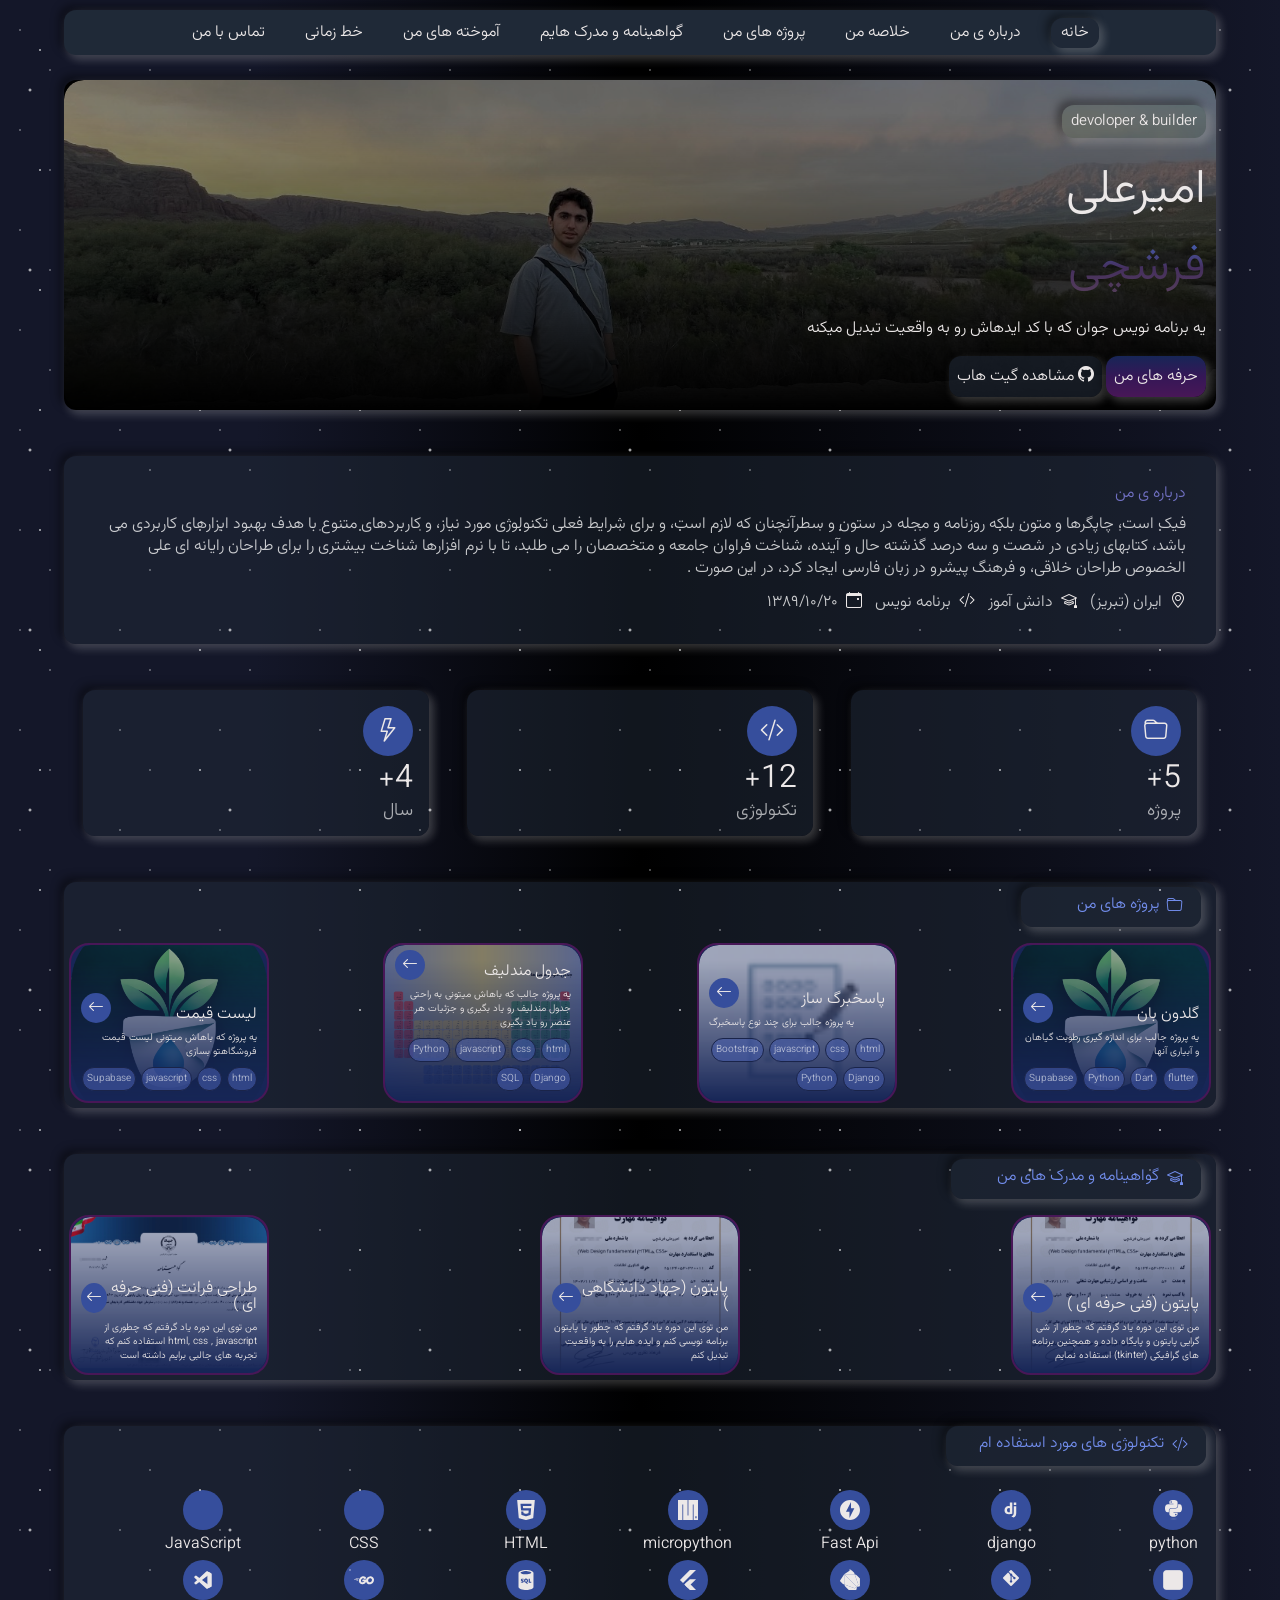
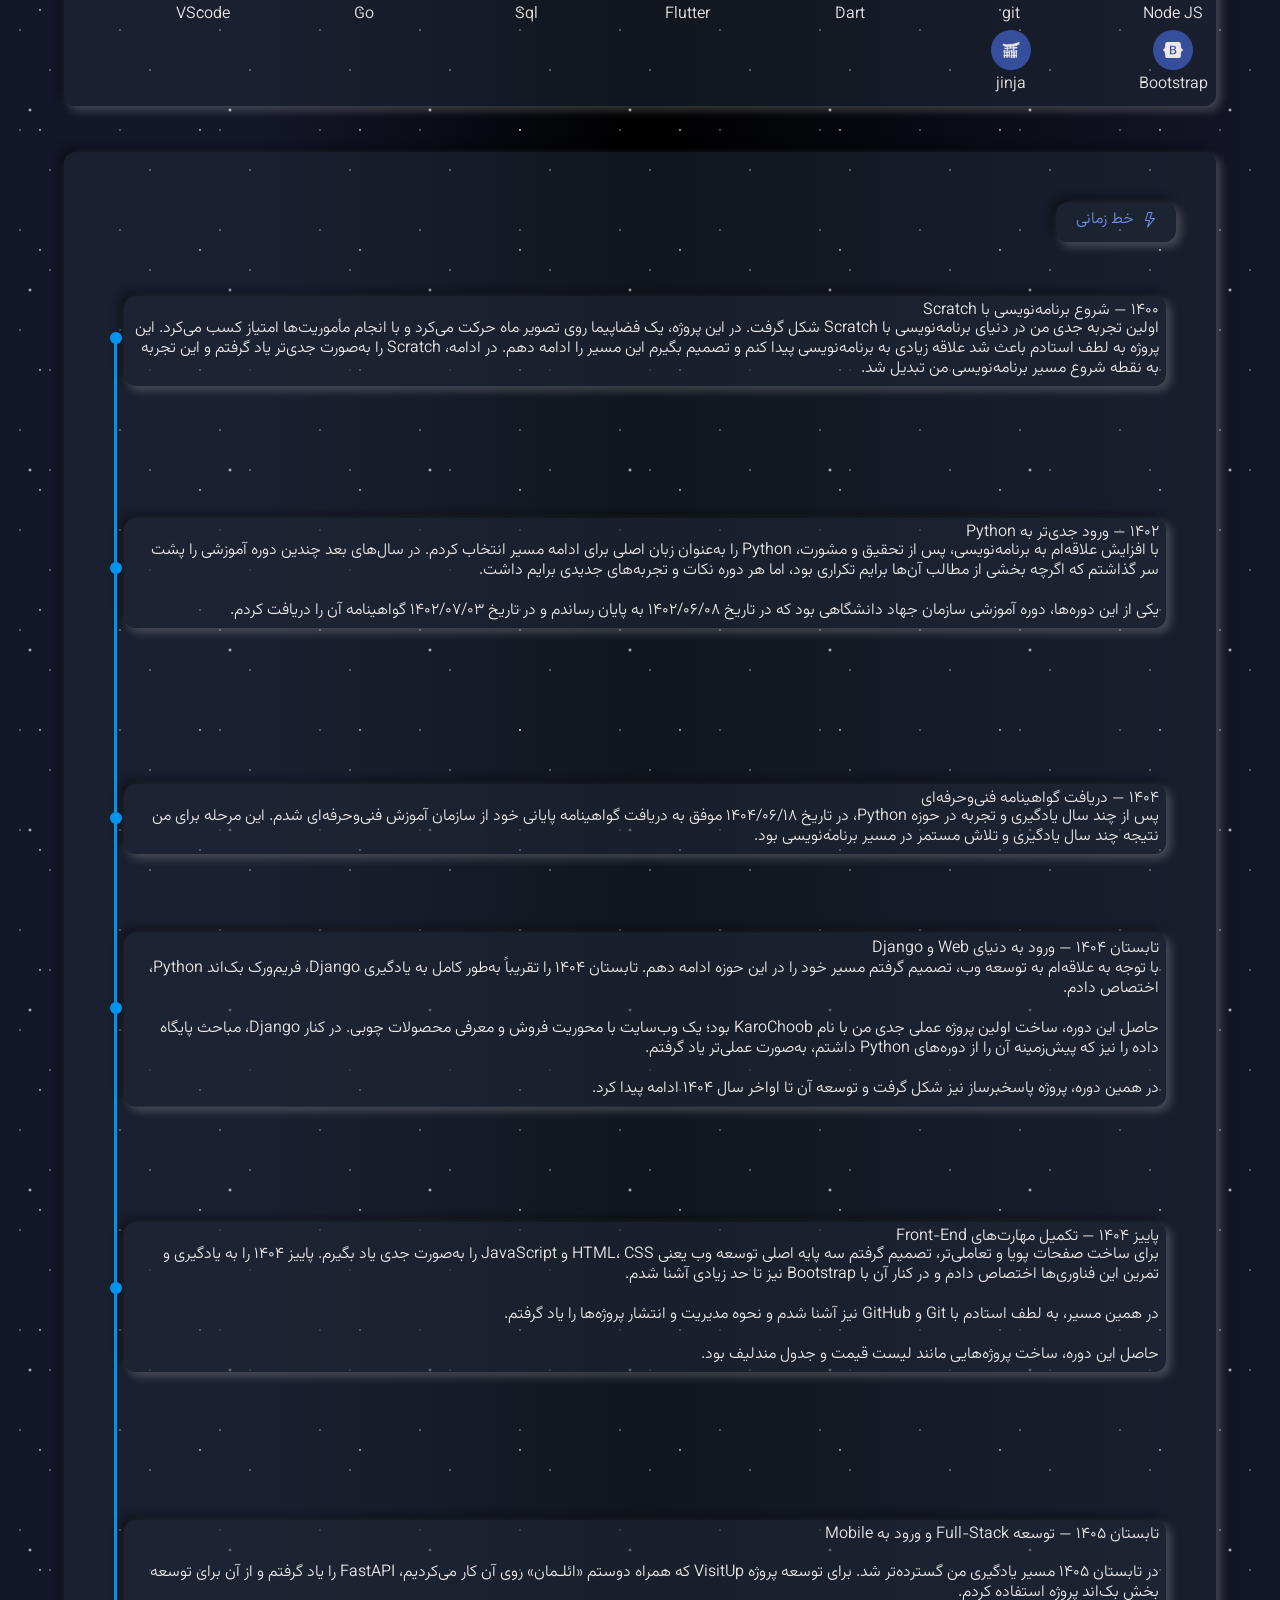
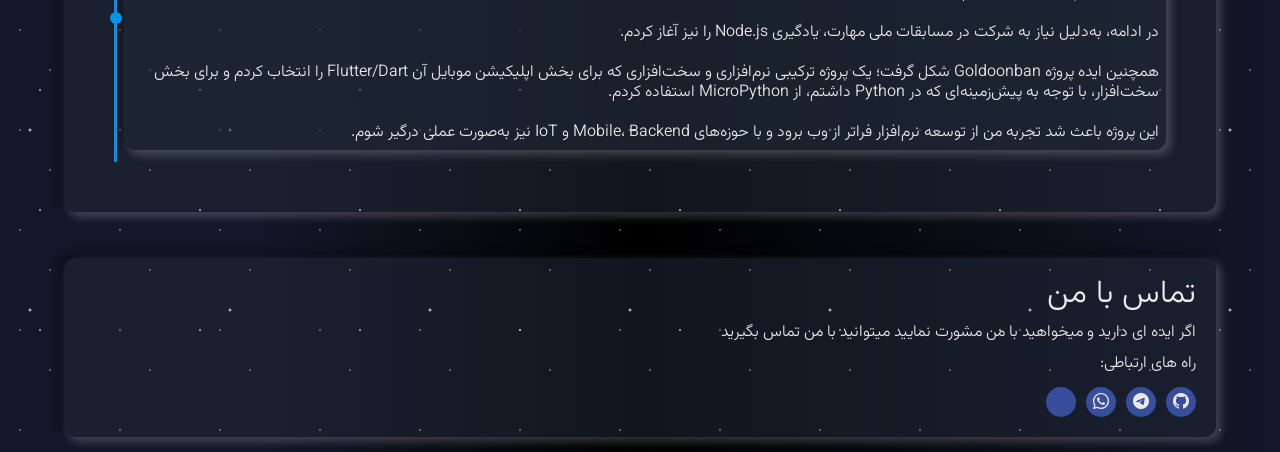
==== index.html @ 56c6a32e "update" ====
<!DOCTYPE html>
<html lang="fa" dir="rtl">

<head>
    <meta charset="UTF-8">
    <meta name="viewport" content="width=device-width, initial-scale=1.0">
    <title>امیرعلی فرشچی برنامه نویس</title>
    <link rel="stylesheet" href="https://cdn.jsdelivr.net/npm/bootstrap-icons@1.13.1/font/bootstrap-icons.min.css">
    <link rel="stylesheet" href="reset.css">
    <link rel="stylesheet" href="style.css">
</head>

<body>
    <div class="stars"></div>
    <nav class="liquid-glass-card now-bar">
        <button class="liquid-glass-card now-buttons" onclick=" nowbottons('hero',this)">خانه</button>
        <button class="now-buttons" onclick=" nowbottons('aboutme',this)">درباره ی من</button>
        <button class="now-buttons" onclick=" nowbottons('summeryofme',this)">خلاصه من</button>
        <button class="now-buttons" onclick=" nowbottons('projects',this)">پروژه های من</button>
        <button class="now-buttons" onclick=" nowbottons('licences',this)">گواهینامه و مدرک هایم</button>
        <button class="now-buttons" onclick=" nowbottons('whatmenow',this)">آموخته های من</button>
        <button class="now-buttons" onclick=" nowbottons('thetimeline',this)">خط زمانی</button>
        <button class="now-buttons" onclick=" nowbottons('callme',this)">تماس با من</button>
    </nav>
    <section id="hero" class="liquid-glass-card shadow" style="--image: url('assest/pictures/picture.jpg')">
        <div class="description">
            <p class="liquid-glass-card badge">devoloper & builder</p>
            <h1>امیرعلی</h1>
            <h1 class="colral">فرشچی</h1>
            <h2>یه برنامه نویس جوان که با کد ایدهاش رو به واقعیت تبدیل میکنه</h2>
            <div class="buttons">
                <a href="#whatmenow" class=" liquid-glass-card color" style="height: 30px;text-decoration: none;">حرفه
                    های من</a>
                <a href="https://github.com/amirali8912-farshchi" class=" liquid-glass-card "
                    style="height: 30px;padding: 8px;text-decoration: none;">
                    <i class="bi bi-github"></i>
                    مشاهده گیت هاب</a>
            </div>
        </div>

    </section>
    <section class="liquid-glass-card" id="aboutme">
        <h3>درباره ی من</h3>
        <p>فیک است، چاپگرها و متون بلکه روزنامه و مجله در ستون و سطرآنچنان که لازم است، و برای شرایط فعلی تکنولوژی مورد
            نیاز، و کاربردهای متنوع با هدف بهبود ابزارهای کاربردی می باشد، کتابهای زیادی در شصت و سه درصد گذشته حال و
            آینده، شناخت فراوان جامعه و متخصصان را می طلبد، تا با نرم افزارها شناخت بیشتری را برای طراحان رایانه ای علی
            الخصوص طراحان خلاقی، و فرهنگ پیشرو در زبان فارسی ایجاد کرد، در این صورت .</p>
        <div class="badges">
            <div class="About-me-badge">
                <i class="bi bi-geo-alt"></i>
                <p>ایران (تبریز)</p>
            </div>
            <div class="About-me-badge"><i></i>
                <i class="bi bi-mortarboard"></i>
                <p>دانش آموز</p>
            </div>
            <div class="About-me-badge"><i></i>
                <i class="bi bi-code-slash"></i>
                <p>برنامه نویس</p>
            </div>
            <div class="About-me-badge"><i></i>
                <i class="bi bi-calendar-event"></i>
                <p>۱۳۸۹/۱۰/۲۰</p>
            </div>
        </div>
    </section>
    <section id="summeryofme">
        <div class="liquid-glass-card summerybox">
            <div class="icon"><i class="bi bi-folder"></i></div>
            <h3>5+</h3>
            <p>پروژه</p>
        </div>
        <div class="liquid-glass-card summerybox">
            <div class="icon"><i class="bi bi-code-slash"></i></div>
            <h3>12+</h3>
            <p>تکنولوژی</p>
        </div>
        <div class="liquid-glass-card summerybox">
            <div class="icon"><i class="bi bi-lightning"></i></div>
            <h3>4+</h3>
            <p>سال</p>
        </div>
    </section>
    <section id="projects" class="projects liquid-glass-card">
        <div class="About-me-badge liquid-glass-card"><i></i>
            <i class="bi bi-folder"></i>
            <h3>پروژه های من</h3>
        </div>
        <div class="row">
            <div class="shadow project" style="--image: url('assest/pictures/goldoonban.png')">
                <div class="row">
                    <h3>گلدون بان</h3>
                    <a href="https://github.com/amirali8912-farshchi/goldoonban" class="icon">
                        <i class="bi bi-arrow-left"></i>
                    </a>
                </div>

                <p>یه پروژه جالب برای اندازه گیری رطوبت گیاهان و آبیاری آنها</p>
                <div class="badges">
                    <div class="badgeprojects">
                        <p>flutter</p>
                    </div>
                    <div class="badgeprojects">
                        <p>Dart</p>
                    </div>
                    <div class="badgeprojects">
                        <p>Python</p>
                    </div>
                    <div class="badgeprojects">
                        <p>Supabase</p>
                    </div>
                </div>
            </div>
            <div class="shadow project" style="--image: url('assest/pictures/answersheet.ico')">
                <div class="row">
                    <h3>پاسخبرگ ساز</h3>
                    <a href="https://github.com/amirali8912-farshchi/answer-sheet" class="icon">
                        <i class="bi bi-arrow-left"></i>
                    </a>
                </div>

                <p>یه پروژه جالب برای چند نوع پاسخبرگ</p>
                <div class="badges">
                    <div class="badgeprojects">
                        <p>html</p>
                    </div>
                    <div class="badgeprojects">
                        <p>css</p>
                    </div>
                    <div class="badgeprojects">
                        <p>javascript</p>
                    </div>
                    <div class="badgeprojects">
                        <p>Bootstrap</p>
                    </div>
                    <div class="badgeprojects">
                        <p>Django</p>
                    </div>
                    <div class="badgeprojects">
                        <p>Python</p>
                    </div>
                </div>
            </div>
            <div class="shadow project" style="--image: url('assest/pictures/mendeleev.png')">
                <div class="row">
                    <h3>جدول مندلیف</h3>
                    <a href="https://github.com/amirali8912-farshchi/mendeleev" class="icon">
                        <i class="bi bi-arrow-left"></i>
                    </a>
                </div>

                <p>یه پروژه جالب که باهاش میتونی به راحتی جدول مندلیف رو یاد بگیری و جزئیات هر عنصر رو یاد بگیری</p>
                <div class="badges">
                    <div class="badgeprojects">
                        <p>html</p>
                    </div>
                    <div class="badgeprojects">
                        <p>css</p>
                    </div>
                    <div class="badgeprojects">
                        <p>javascript</p>
                    </div>
                    <div class="badgeprojects">
                        <p>Python</p>
                    </div>
                    <div class="badgeprojects">
                        <p>Django</p>
                    </div>
                    <div class="badgeprojects">
                        <p>SQL</p>
                    </div>
                </div>
            </div>
            <div class="shadow project" style="--image: url('assest/pictures/goldoonban.png')">
                <div class="row">
                    <h3>لیست قیمت</h3>
                    <a href="https://github.com/amirali8912-farshchi/price" class="icon" github.com/amir>
                        <i class="bi bi-arrow-left"></i>
                    </a>
                </div>

                <p>یه پروژه که باهاش میتونی لیست قیمت فروشگاهتو بسازی</p>
                <div class="badges">
                    <div class="badgeprojects">
                        <p>html</p>
                    </div>
                    <div class="badgeprojects">
                        <p>css</p>
                    </div>
                    <div class="badgeprojects">
                        <p>javascript</p>
                    </div>
                    <div class="badgeprojects">
                        <p>Supabase</p>
                    </div>
                </div>
            </div>
        </div>
    </section>
    <section id="licences" class="projects liquid-glass-card">
        <div class="About-me-badge liquid-glass-card"><i></i>
            <i class="bi bi-mortarboard"></i>
            <h3>گواهینامه و مدرک های من</h3>
        </div>
        <div class="row">
            <div class="shadow project" style="--image: url('assest/pictures/license-1.jpg')">
                <div class="row">
                    <h3>پایتون (فنی حرفه ای )</h3>
                    <a href="assest/pictures/license-1.jpg" class="icon">
                        <i class="bi bi-arrow-left"></i>
                    </a>
                </div>

                <p>من توی این دوره یاد گرفتم که چطور از شی گرایی پایتون و پایگاه داده و همچنین برنامه های گرافیکی
                    (tkinter) استفاده نمایم</p>
            </div>
            <div class="shadow project" style="--image: url('assest/pictures/license-2.jpg')">
                <div class="row">
                    <h3>پایتون (جهاد دانشگاهی )</h3>
                    <a href="assest/pictures/license-3.jpg" class="icon">
                        <i class="bi bi-arrow-left"></i>
                    </a>
                </div>

                <p>من توی این دوره یاد گرفتم که چطور با پایتون برنامه نویسی کنم و ایده هایم را به واقعیت تبدیل کنم</p>
            </div>
            <div class="shadow project" style="--image: url('assest/pictures/license-3.png')">
                <div class="row">
                    <h3>طراحی فرانت (فنی حرفه ای )</h3>
                    <a href="assest/pictures/license-3.png" class="icon">
                        <i class="bi bi-arrow-left"></i>
                    </a>
                </div>

                <p>من توی این دوره یاد گرفتم که چطوری از html, css , javascript استفاده کنم که تجربه های جالبی برایم
                    داشته است</p>
            </div>
        </div>
    </section>
    <section class="liquid-glass-card" id="whatmenow">
        <div class="About-me-badge liquid-glass-card"><i></i>
            <i class="bi bi-code-slash"></i>
            <h3>تکنولوژی های مورد استفاده ام</h3>
        </div>
        <div class="grid">


            <div class="skill">
                <div class="icon">
                    <i class="bi bi-python"></i>
                </div>
                <p>python</p>
            </div>
            <div class="skill">
                <div class="icon">
                    <i class="bi bi-django"></i>
                </div>
                <p>django</p>
            </div>
            <div class="skill">
                <div class="icon">
                    <i class="bi bi-fastapi"></i>
                </div>
                <p>Fast Api</p>
            </div>
            <div class="skill">
                <div class="icon">
                    <i class="bi bi-micropython"></i>
                </div>
                <p>micropython</p>
            </div>
            <div class="skill">
                <div class="icon">
                    <i class="bi bi-html"></i>
                </div>
                <p>HTML</p>
            </div>
            <div class="skill">
                <div class="icon">
                    <i class="bi bi-css"></i>
                </div>
                <p>CSS</p>
            </div>
            <div class="skill">
                <div class="icon">
                    <i class="bi bi-javascript"></i>
                </div>
                <p>JavaScript</p>
            </div>
            <div class="skill">
                <div class="icon">
                    <i class="bi bi-nodejs"></i>
                </div>
                <p>Node JS</p>
            </div>
            <div class="skill">
                <div class="icon">
                    <i class="bi bi-git"></i>
                </div>
                <p>git</p>
            </div>
            <div class="skill">
                <div class="icon">
                    <i class="bi bi-dart"></i>
                </div>
                <p>Dart</p>
            </div>
            <div class="skill">
                <div class="icon">
                    <i class="bi bi-flutter"></i>
                </div>
                <p>Flutter</p>
            </div>
            <div class="skill">
                <div class="icon">
                    <i class="bi bi-sql"></i>
                </div>
                <p>Sql</p>
            </div>
            <div class="skill">
                <div class="icon">
                    <i class="bi bi-go"></i>
                </div>
                <p>Go</p>
            </div>
            <div class="skill">
                <div class="icon">
                    <i class="bi bi-vscode"></i>
                </div>
                <p>VScode</p>
            </div>
            <div class="skill">
                <div class="icon">
                    <i class="bi bi-bootstrap-my"></i>
                </div>
                <p>Bootstrap</p>
            </div>
            <div class="skill">
                <div class="icon">
                    <i class="bi bi-jinja"></i>
                </div>
                <p>jinja</p>
            </div>
        </div>
    </section>
    <section class="liquid-glass-card" id="thetimeline">
        <div class="About-me-badge liquid-glass-card"><i></i>
            <i class="bi bi-lightning"></i>
            <h3>خط زمانی</h3>
        </div>
        <div class="timeline">
            <div class="informations">
                <div class=" liquid-glass-card information" style="top: 0px;">
                    <h3>۱۴۰۰ — شروع برنامه‌نویسی با Scratch</h3>
                    <p>اولین تجربه جدی من در دنیای برنامه‌نویسی با Scratch شکل گرفت. در این پروژه، یک فضاپیما روی تصویر
                        ماه
                        حرکت می‌کرد و با انجام مأموریت‌ها امتیاز کسب می‌کرد. این پروژه به لطف استادم باعث شد علاقه زیادی
                        به
                        برنامه‌نویسی پیدا کنم و تصمیم بگیرم این مسیر را ادامه دهم. در ادامه، Scratch را به‌صورت جدی‌تر
                        یاد
                        گرفتم و این تجربه به نقطه شروع مسیر برنامه‌نویسی من تبدیل شد.</p>
                </div>
                <div class=" liquid-glass-card information" style="top: 230px;">
                    <h3>۱۴۰۲ — ورود جدی‌تر به Python</h3>
                    <pre>با افزایش علاقه‌ام به برنامه‌نویسی، پس از تحقیق و مشورت، Python را به‌عنوان زبان اصلی برای ادامه مسیر انتخاب کردم. در سال‌های بعد چندین دوره آموزشی را پشت سر گذاشتم که اگرچه بخشی از مطالب آن‌ها برایم تکراری بود، اما هر دوره نکات و تجربه‌های جدیدی برایم داشت.

یکی از این دوره‌ها، دوره آموزشی سازمان جهاد دانشگاهی بود که در تاریخ ۱۴۰۲/۰۶/۰۸ به پایان رساندم و در تاریخ ۱۴۰۲/۰۷/۰۳ گواهینامه آن را دریافت کردم.
</pre>
                </div>
                <div class=" liquid-glass-card information" style="top: 480px;">
                    <h3>۱۴۰۴ — دریافت گواهینامه فنی‌وحرفه‌ای</h3>
                    <p>پس از چند سال یادگیری و تجربه در حوزه Python، در تاریخ ۱۴۰۴/۰۶/۱۸ موفق به دریافت گواهینامه پایانی
                        خود
                        از سازمان آموزش فنی‌وحرفه‌ای شدم. این مرحله برای من نتیجه چند سال یادگیری و تلاش مستمر در مسیر
                        برنامه‌نویسی بود.</p>
                </div>

                <div class=" liquid-glass-card information" style="top: 670px;">
                    <p>تابستان ۱۴۰۴ — ورود به دنیای Web و Django</p>
                    <pre>
با توجه به علاقه‌ام به توسعه وب، تصمیم گرفتم مسیر خود را در این حوزه ادامه دهم. تابستان ۱۴۰۴ را تقریباً به‌طور کامل به یادگیری Django، فریم‌ورک بک‌اند Python، اختصاص دادم.

حاصل این دوره، ساخت اولین پروژه عملی جدی من با نام KaroChoob بود؛ یک وب‌سایت با محوریت فروش و معرفی محصولات چوبی. در کنار Django، مباحث پایگاه داده را نیز که پیش‌زمینه آن را از دوره‌های Python داشتم، به‌صورت عملی‌تر یاد گرفتم.

در همین دوره، پروژه پاسخبرساز نیز شکل گرفت و توسعه آن تا اواخر سال ۱۴۰۴ ادامه پیدا کرد.
</pre>
                </div>

                <div class=" liquid-glass-card information" style="top: 950px;">
                    <h3>
                        پاییز ۱۴۰۴ — تکمیل مهارت‌های Front-End
                    </h3>
                    <pre>برای ساخت صفحات پویا و تعاملی‌تر، تصمیم گرفتم سه پایه اصلی توسعه وب یعنی HTML، CSS و JavaScript را به‌صورت جدی یاد بگیرم. پاییز ۱۴۰۴ را به یادگیری و تمرین این فناوری‌ها اختصاص دادم و در کنار آن با Bootstrap نیز تا حد زیادی آشنا شدم.

در همین مسیر، به لطف استادم با Git و GitHub نیز آشنا شدم و نحوه مدیریت و انتشار پروژه‌ها را یاد گرفتم.

حاصل این دوره، ساخت پروژه‌هایی مانند لیست قیمت و جدول مندلیف بود.
</pre>
                </div>
                <div class=" liquid-glass-card information" style="top: 1280px;">
                    <h3>تابستان ۱۴۰۵ — توسعه Full-Stack و ورود به Mobile</h3>
                    <pre>

در تابستان ۱۴۰۵ مسیر یادگیری من گسترده‌تر شد. برای توسعه پروژه VisitUp که همراه دوستم «ائلـمان» روی آن کار می‌کردیم، FastAPI را یاد گرفتم و از آن برای توسعه بخش بک‌اند پروژه استفاده کردم.

در ادامه، به‌دلیل نیاز به شرکت در مسابقات ملی مهارت، یادگیری Node.js را نیز آغاز کردم.

همچنین ایده پروژه Goldoonban شکل گرفت؛ یک پروژه ترکیبی نرم‌افزاری و سخت‌افزاری که برای بخش اپلیکیشن موبایل آن Flutter/Dart را انتخاب کردم و برای بخش سخت‌افزار، با توجه به پیش‌زمینه‌ای که در Python داشتم، از MicroPython استفاده کردم.

این پروژه باعث شد تجربه من از توسعه نرم‌افزار فراتر از وب برود و با حوزه‌های Mobile، Backend و IoT نیز به‌صورت عملی درگیر شوم.</pre>
                </div>
            </div>
            <div class="line">
                <span style="top: 0px;"></span>
                <span style="top: 230px;"></span>
                <span style="top: 480px;"></span>
                <span style="top: 670px;"></span>
                <span style="top: 950px;"></span>
                <span style="top: 1280px;"></span>
            </div>
        </div>
    </section>
    <section class="liquid-glass-card" id="callme">
        <h1>تماس با من</h1>
        <p>اگر ایده ای دارید و میخواهید با من مشورت نمایید میتوانید با من تماس بگیرید</p>
        <h2>راه های ارتباطی:</h2>
        <div class="socialmedia">
            <a href="https://github.com/amirali8912-farshchi" class="icon"><i class="bi bi-github"></i></a>
            <a href="t.me/amirali_farshchi" class="icon"> <i class="bi bi-telegram"></i></a>
            <a class="icon"><i class="bi bi-whatsapp"></i></a>
            <a class="icon"></a>
        </div>
    </section>
    <script src="script.js"></script>
</body>

</html>
---- style.css ----
@font-face {
    font-family: 'vazirmatn';
    src: url('assest/fonts/Vazirmatn-Light.ttf');
}

* {
    margin: 0;
    padding: 0;
    box-sizing: border-box;
    color: #ece8e8;
    font-family: 'vazirmatn';
}

body {
    margin-bottom: 15px;
    position: relative;
    inset: 0;
    /* height: 100vh; */
    width: 100vw;
    gap: 46px;
    display: flex;
    flex-direction: column;
    /* justify-content: center; */
    align-items: center;
    overflow-y: scroll;
    overflow-x: hidden;
    background: linear-gradient(90deg, #141729 20%, #000000 50%, #141729 100%);
    font-size: min(100vw\1920, 100vh\720);
}


.stars {
    position: absolute;
    inset: 0;
    background-image: radial-gradient(1px 1px at 20px 30px, #fff, transparent),
        radial-gradient(0.5px 0.5px at 40px 50px, #fff, transparent),
        radial-gradient(1.5px 1.5px at 40px 50px, #fff, transparent),
        radial-gradient(1px 1px at 50px 70px, #fff, transparent),
        radial-gradient(2px 2px at 30px 90px, #fff, transparent);
    background-size: 100px 100px, 140px 130px, 160px 120px, 100px 100px, 200px 180px;
    animation: thestars 4s ease-in-out infinite;
}

.now-buttons {
    margin-left: 10px;
    margin-right: 10px;
    display: flex;
    z-index: 1;
    background: transparent;
    align-items: center;
    text-align: center;
    color: #ece8e8;
    text-decoration: none;
    height: 30px;
    padding: 0 10px 0 10px;
}

.About-me-badge {
    display: flex;
    gap: 8px;
}

button {
    all: unset;
    cursor: pointer;
}

#summeryofme {
    width: 90%;
    display: flex;
    justify-content: space-around;
    flex-direction: row;
}

#summeryofme .icon {
    width: 50px;
    height: 50px;
    display: flex;
    flex-direction: row;
    align-items: center;
    justify-content: center;
}

#summeryofme .icon i {
    font-size: x-large;
}

.item {
    text-align: end;
    width: 100%;
}

#licences .About-me-badge {
    height: 40px;
    color: #728dec;
    width: 250px;
    margin-bottom: 10px;
    margin-right: 10px;
    padding: 10px;
}

#licences .About-me-badge i,
#licences .About-me-badge h3 {
    color: #728dec;

}

#projects .About-me-badge {
    height: 40px;
    color: #728dec;
    width: 180px;
    margin-bottom: 10px;
    margin-right: 10px;
    padding: 10px;
}

#projects .About-me-badge i,
#projects .About-me-badge h3 {
    color: #728dec;

}

#whatmenow .About-me-badge {
    height: 40px;
    color: #728dec;
    width: 260px;
    margin-bottom: 10px;
    margin-right: 10px;
    padding: 10px;
}

#whatmenow .About-me-badge i,
#whatmenow .About-me-badge h3 {
    color: #728dec;

}

#thetimeline .About-me-badge {
    height: 40px;
    color: #728dec;
    width: 120px;
    margin-bottom: 90px;
    /* margin-right: 10px; */
    margin-left: calc(100% - 110px);
    padding: 10px;
}

#thetimeline .About-me-badge i,
#thetimeline .About-me-badge h3 {
    color: #728dec;

}

pre,
.information p {
    line-height: 20px;
}

pre {
    white-space: pre-wrap;
    overflow-wrap: break-word;

}

#hero {
    background-color: #000000;
    margin-top: 80px;
    display: flex;
    justify-content: space-between;
    align-items: center;
    width: 90%;
    height: 330px;
    padding: 10px;
}

.badges {
    display: flex;
    gap: 5px;
    /* justify-content: space-between; */
    flex-direction: row;
    flex-wrap: wrap;
    width: 100%;
}

#aboutme {
    gap: 12px;
    display: flex;
    flex-direction: column;
    justify-content: space-between;
    /* align-items: end; */
    width: 90%;
    min-height: 150px;
    height: fit-content;
    padding: 30px;
}

#aboutme p {
    /* text-align: end; */
    /* row-gap: 6px; */
    line-height: 22px;
    /* color: ; */
    color: #ffffffc5;
}

#aboutme h3 {
    color: rgb(113, 113, 196);
}

.logo {
    display: flex;
    flex-direction: row;
    height: fit-content;
}

.avatarhero {
    width: 130px;
    object-fit: cover;
    height: 130px;
    /* box-shadow: ; */
    border-radius: 50%;
}

.summerybox {
    width: 30%;
    height: fit-content;
    padding: 16px;
    display: flex;
    flex-direction: column;
    gap: 7px;
}

.summerybox h3 {
    font-size: xx-large;
}

.summerybox p {
    color: #ffffffa4;
    font-size: large;
}

.mylearnedsinhero {
    width: 130px;
    height: 180px;
    padding: 16px;
    margin-right: 10px;
    display: flex;
    flex-direction: column;
    justify-content: space-around;
    align-items: baseline;
}

.colral {
    background: linear-gradient(#465cac, #452f5e, #533c5a);

    -webkit-background-clip: text;
    background-clip: text;

    -webkit-text-fill-color: transparent;
    color: transparent;
}

.color {
    background: linear-gradient(#172657, #351757, #481757) !important;
    padding: 8px;
}

@keyframes thestars {
    0% {
        background-image: radial-gradient(1px 1px at 20px 30px, #fff, transparent),
            radial-gradient(0.5px 0.5px at 40px 50px, #fff, transparent),
            radial-gradient(1.5px 1.5px at 40px 50px, #fff, transparent),
            radial-gradient(1px 1px at 50px 70px, #fff, transparent),
            radial-gradient(2px 2px at 30px 90px, #fff, transparent);
    }

    20% {
        background-image: radial-gradient(1.2px 1.3px at 20px 30px, #fff, transparent),
            radial-gradient(0.5px 0.5px at 40px 50px, #fff, transparent),
            radial-gradient(1.5px 1.5px at 40px 50px, #fff, transparent),
            radial-gradient(0.7px 0.7px at 50px 70px, #fff, transparent),
            radial-gradient(2px 2px at 30px 90px, #fff, transparent);
    }

    45% {
        background-image: radial-gradient(1px 1px at 20px 30px, #fff, transparent),
            radial-gradient(0.9px 0.9px at 40px 50px, #fff, transparent),
            radial-gradient(1px 1px at 40px 50px, #fff, transparent),
            radial-gradient(1px 1px at 50px 70px, #fff, transparent),
            radial-gradient(1.4px 1.4px at 30px 90px, #fff, transparent);
    }

    70% {
        background-image: radial-gradient(0.7px 0.7px at 20px 30px, #fff, transparent),
            radial-gradient(0.5px 0.5px at 40px 50px, #fff, transparent),
            radial-gradient(1.8px 1.8px at 40px 50px, #fff, transparent),
            radial-gradient(1.3px 1.3px at 50px 70px, #fff, transparent),
            radial-gradient(1.7px 1.7px at 30px 90px, #fff, transparent);
    }

    100% {
        background-image: radial-gradient(1px 1px at 20px 30px, #fff, transparent),
            radial-gradient(0.5px 0.5px at 40px 50px, #fff, transparent),
            radial-gradient(1.5px 1.5px at 40px 50px, #fff, transparent),
            radial-gradient(1px 1px at 50px 70px, #fff, transparent),
            radial-gradient(2px 2px at 30px 90px, #fff, transparent);
    }
}

.now-bar {
    z-index: 10;
    display: flex;
    justify-content: center;
    background: #1f2937 !important;
    align-items: center;
    width: 90%;
    /* margin-bottom: 46px; */
    height: 45px;
    position: fixed !important;
    top: 10px;
}

.description {
    display: flex;
    justify-content: space-around;
    flex-direction: column;
    margin-left: 10px;
    height: 100%;
}

h1 {
    font-size: xxx-large;
}

.badge {
    font-size: 15px;
    width: fit-content;
    padding: 9px;
    background: rgba(83, 124, 67, 0.1) !important;
}

#projects,
#licences {
    gap: 6px;

    width: 90%;
    /* height: 180px; */
    padding: 5px;
    display: flex;
    justify-content: space-between;
    flex-direction: row;
    flex-wrap: wrap;
    overflow-wrap: anywhere;
}

#whatmenow {
    width: 90%;
    min-height: 60px;
    display: flex;
    flex-direction: column;
}

.grid {
    width: 100%;
    min-height: 60px;
    display: grid;
    padding: 10px;
    grid-template-columns: repeat(7, 1fr);
}

.skill {
    width: 66px;
    height: 70px;
    display: flex;
    flex-direction: column;
    justify-content: space-around;
    align-items: center;
}

.skill .icon {
    width: 40px;
    height: 40px;
}

.shadow {
    z-index: 1;
    background: #172657;
    position: relative;

}

.row {
    width: 100%;
    display: flex;
    justify-content: space-between;
    flex-direction: row;
    align-items: end;
}

.icon {
    width: 30px;
    height: 30px;
    display: flex;
    justify-content: center;
    align-items: center;
    border-radius: 50%;
    background-color: #364e9c;
}

.badgeprojects {
    padding: 4px;
    border: #1a2449 1px solid;
    width: fit-content;
    height: fit-content;
    border-radius: 20px;
    background-color: #465cac96;
}

.badgeprojects p {
    font-size: x-small;
    color: #ffffff9c;
}

.project {
    width: 200px;
    padding: 10px;
    gap: 8px;
    display: flex;
    justify-content: end;

    flex-direction: column;
    align-items: baseline;
    border-radius: 20px;
    border: #481757 2px solid;
    height: 160px;
}

.project h3 {
    /* width: 100%; */
    text-align: start;


}

.project p {
    font-size: x-small;
    line-height: 14px;
}

.shadow::before {
    content: "";
    position: absolute;
    inset: 0;
    padding: 30px;
    border-radius: 20px;

    background: var(--image) center 55% / cover no-repeat;

    -webkit-mask-image: linear-gradient(to bottom,
            rgba(36, 34, 34, 0.37) 10%,
            transparent 100%);

    mask-image: linear-gradient(to bottom,
            rgba(36, 34, 34, 0.588) 10%,
            transparent 100%);

    z-index: -1;
}

#thetimeline {
    /* overflow-y: scroll; */
    width: 90%;
    min-height: 700px;
    display: flex;
    justify-content: space-between;
    align-items: end;
    flex-direction: column;
    padding: 50px;
}

#thetimeline .timeline {
    width: 100%;
    display: flex;
    justify-content: space-between;
    align-items: end;
    flex-direction: row;
}

.line {
    position: relative;
    border-radius: 3px;
    width: 3px;
    height: 1430px;
    background-color: #0095ec;
}

.information {
    padding: 7px;
    position: absolute;
    width: 100%;
    transform: translateY(-40%);
}

.line span {
    position: absolute;
    left: -4px;
    width: 12px;
    height: 12px;
    border-radius: 50%;
    background-color: #0095ec;
    /* box-shadow: -1px -1px 4px 4px #c74be025; */
}

.informations {
    position: relative;
    width: calc(100% - 10px);
    height: 1430px;
    box-shadow: none;
    /* background-color: #351757; */
}

.socialmedia {
    display: flex;
    flex-direction: row;
    gap: 10px;
}

#callme {
    width: 90%;
    min-height: 150px;
    padding: 20px;
    display: flex;
    justify-content: space-around;
    gap: 15px;
    flex-direction: column;
}

#callme h1 {
    font-size: xx-large;
}


.bi-fastapi {
    display: inline-block;
    width: 20px;
    height: 20px;
    vertical-align: -0.125em;
    background-color: currentColor;
    mask-image: url('assest/skilslogos/fastapi-svgrepo-com.svg');
    mask-repeat: no-repeat;
    mask-position: center;
    mask-size: contain;
    -webkit-mask-image: url('assest/skilslogos/fastapi-svgrepo-com.svg');
    -webkit-mask-repeat: no-repeat;
    -webkit-mask-position: center;
    -webkit-mask-size: contain;
}

.bi-vscode {
    display: inline-block;
    width: 20px;
    height: 20px;
    vertical-align: -0.125em;
    background-color: currentColor;
    mask-image: url('assest/skilslogos/vscode-svgrepo-com.svg');
    mask-repeat: no-repeat;
    mask-position: center;
    mask-size: contain;
    -webkit-mask-image: url('assest/skilslogos/vscode-svgrepo-com.svg');
    -webkit-mask-repeat: no-repeat;
    -webkit-mask-position: center;
    -webkit-mask-size: contain;
}

.bi-sql {
    display: inline-block;
    width: 20px;
    height: 20px;
    vertical-align: -0.125em;
    background-color: currentColor;
    mask-image: url('assest/skilslogos/sql-database-generic-svgrepo-com.svg');
    mask-repeat: no-repeat;
    mask-position: center;
    mask-size: contain;
    -webkit-mask-image: url('assest/skilslogos/sql-database-generic-svgrepo-com.svg');
    -webkit-mask-repeat: no-repeat;
    -webkit-mask-position: center;
    -webkit-mask-size: contain;
}

.bi-python {
    display: inline-block;
    width: 20px;
    height: 20px;
    vertical-align: -0.125em;
    background-color: currentColor;
    mask-image: url('assest/skilslogos/python-logo-only.svg');
    mask-repeat: no-repeat;
    mask-position: center;
    mask-size: contain;
    -webkit-mask-image: url('assest/skilslogos/python-logo-only.svg');
    -webkit-mask-repeat: no-repeat;
    -webkit-mask-position: center;
    -webkit-mask-size: contain;
}

.bi-nodejs {
    display: inline-block;
    width: 20px;
    height: 20px;
    vertical-align: -0.125em;
    background-color: currentColor;
    mask-image: url('assest/skilslogos/nodejs-svgrepo-com.svg');
    mask-repeat: no-repeat;
    mask-position: center;
    mask-size: contain;
    -webkit-mask-image: url('assest/skilslogos/nodejs-svgrepo-com.svg');
    -webkit-mask-repeat: no-repeat;
    -webkit-mask-position: center;
    -webkit-mask-size: contain;
}

.bi-micropython {
    display: inline-block;
    width: 20px;
    height: 20px;
    vertical-align: -0.125em;
    background-color: currentColor;
    mask-image: url('assest/skilslogos/MicroPython_new_logo.svg');
    mask-repeat: no-repeat;
    mask-position: center;
    mask-size: contain;
    -webkit-mask-image: url('assest/skilslogos/MicroPython_new_logo.svg');
    -webkit-mask-repeat: no-repeat;
    -webkit-mask-position: center;
    -webkit-mask-size: contain;
}

.bi-jinja {
    display: inline-block;
    width: 20px;
    height: 20px;
    vertical-align: -0.125em;
    background-color: currentColor;
    mask-image: url('assest/skilslogos/jinja-svgrepo-com.svg');
    mask-repeat: no-repeat;
    mask-position: center;
    mask-size: contain;
    -webkit-mask-image: url('assest/skilslogos/jinja-svgrepo-com.svg');
    -webkit-mask-repeat: no-repeat;
    -webkit-mask-position: center;
    -webkit-mask-size: contain;
}

.bi-javascript-my {
    display: inline-block;
    width: 20px;
    height: 20px;
    vertical-align: -0.125em;
    background-color: currentColor;
    mask-image: url('assest/skilslogos/javascript-logo-svgrepo-com.svg');
    mask-repeat: no-repeat;
    mask-position: center;
    mask-size: contain;
    -webkit-mask-image: url('assest/skilslogos/javascript-logo-svgrepo-com.svg');
    -webkit-mask-repeat: no-repeat;
    -webkit-mask-position: center;
    -webkit-mask-size: contain;
}

.bi-html {
    display: inline-block;
    width: 20px;
    height: 20px;
    vertical-align: -0.125em;
    background-color: currentColor;
    mask-image: url('assest/skilslogos/html5-svgrepo-com.svg');
    mask-repeat: no-repeat;
    mask-position: center;
    mask-size: contain;
    -webkit-mask-image: url('assest/skilslogos/html5-svgrepo-com.svg');
    -webkit-mask-repeat: no-repeat;
    -webkit-mask-position: center;
    -webkit-mask-size: contain;
}

.bi-go {
    display: inline-block;
    width: 20px;
    height: 20px;
    vertical-align: -0.125em;
    background-color: currentColor;
    mask-image: url('assest/skilslogos/go-svgrepo-com.svg');
    mask-repeat: no-repeat;
    mask-position: center;
    mask-size: contain;
    -webkit-mask-image: url('assest/skilslogos/go-svgrepo-com.svg');
    -webkit-mask-repeat: no-repeat;
    -webkit-mask-position: center;
    -webkit-mask-size: contain;
}

.bi-git-my {
    display: inline-block;
    width: 20px;
    height: 20px;
    vertical-align: -0.125em;
    background-color: currentColor;
    mask-image: url('assest/skilslogos/git-svgrepo-com.svg');
    mask-repeat: no-repeat;
    mask-position: center;
    mask-size: contain;
    -webkit-mask-image: url('assest/skilslogos/git-svgrepo-com.svg');
    -webkit-mask-repeat: no-repeat;
    -webkit-mask-position: center;
    -webkit-mask-size: contain;
}

.bi-flutter {
    display: inline-block;
    width: 20px;
    height: 20px;
    vertical-align: -0.125em;
    background-color: currentColor;
    mask-image: url('assest/skilslogos/flutter-svgrepo-com.svg');
    mask-repeat: no-repeat;
    mask-position: center;
    mask-size: contain;
    -webkit-mask-image: url('assest/skilslogos/flutter-svgrepo-com.svg');
    -webkit-mask-repeat: no-repeat;
    -webkit-mask-position: center;
    -webkit-mask-size: contain;
}

.bi-django {
    display: inline-block;
    width: 20px;
    height: 20px;
    vertical-align: -0.125em;
    background-color: currentColor;
    mask-image: url('assest/skilslogos/django-svgrepo-com.svg');
    mask-repeat: no-repeat;
    mask-position: center;
    mask-size: contain;
    -webkit-mask-image: url('assest/skilslogos/django-svgrepo-com.svg');
    -webkit-mask-repeat: no-repeat;
    -webkit-mask-position: center;
    -webkit-mask-size: contain;
}

.bi-dart {
    display: inline-block;
    width: 20px;
    height: 20px;
    vertical-align: -0.125em;
    background-color: currentColor;
    mask-image: url('assest/skilslogos/dart-svgrepo-com.svg');
    mask-repeat: no-repeat;
    mask-position: center;
    mask-size: contain;
    -webkit-mask-image: url('assest/skilslogos/dart-svgrepo-com.svg');
    -webkit-mask-repeat: no-repeat;
    -webkit-mask-position: center;
    -webkit-mask-size: contain;
}

.bi-css-my {
    display: inline-block;
    width: 20px;
    height: 20px;
    vertical-align: -0.125em;
    background-color: currentColor;
    mask-image: url('assest/skilslogos/css-svgrepo-com.svg');
    mask-repeat: no-repeat;
    mask-position: center;
    mask-size: contain;
    -webkit-mask-image: url('assest/skilslogos/css-svgrepo-com.svg');
    -webkit-mask-repeat: no-repeat;
    -webkit-mask-position: center;
    -webkit-mask-size: contain;
}

.bi-bootstrap-my {
    display: inline-block;
    width: 20px;
    height: 20px;
    vertical-align: -0.125em;
    background-color: currentColor;
    mask-image: url('assest/skilslogos/bootstrap-svgrepo-com.svg');
    mask-repeat: no-repeat;
    mask-position: center;
    mask-size: contain;
    -webkit-mask-image: url('assest/skilslogos/bootstrap-svgrepo-com.svg');
    -webkit-mask-repeat: no-repeat;
    -webkit-mask-position: center;
    -webkit-mask-size: contain;
}

.bi-bale {
    display: inline-block;
    width: 20px;
    height: 20px;
    vertical-align: -0.125em;
    background-color: currentColor;
    mask-image: url('assest/skilslogos/bale-svgrepo-com.svg');
    mask-repeat: no-repeat;
    mask-position: center;
    mask-size: contain;
    -webkit-mask-image: url('assest/skilslogos/bale-svgrepo-com.svg');
    -webkit-mask-repeat: no-repeat;
    -webkit-mask-position: center;
    -webkit-mask-size: contain;
}

.bi-python {
    display: inline-block;
    width: 20px;
    height: 20px;
    vertical-align: -0.125em;
    background-color: currentColor;
    mask-image: url('assest/skilslogos/python-logo-only.svg');
    mask-repeat: no-repeat;
    mask-position: center;
    mask-size: contain;
    -webkit-mask-image: url('assest/skilslogos/python-logo-only.svg');
    -webkit-mask-repeat: no-repeat;
    -webkit-mask-position: center;
    -webkit-mask-size: contain;
}

















/* Liquid Glass Card */
.liquid-glass-card {
    /* position: relative; */
    border-radius: 12px;
    background: #1f29378e;
    box-shadow:
        4px 4px 8px 1px rgba(255, 255, 255, 0.2),
        -4px -4px 8px 1px rgba(0, 0, 0, 0.4);
}

a:active,
button:active {
    box-shadow:
        2px 2px 4px 0.5px rgba(255, 255, 255, 0.2),
        -2px -2px 4px 0.5px rgba(0, 0, 0, 0.4);

}
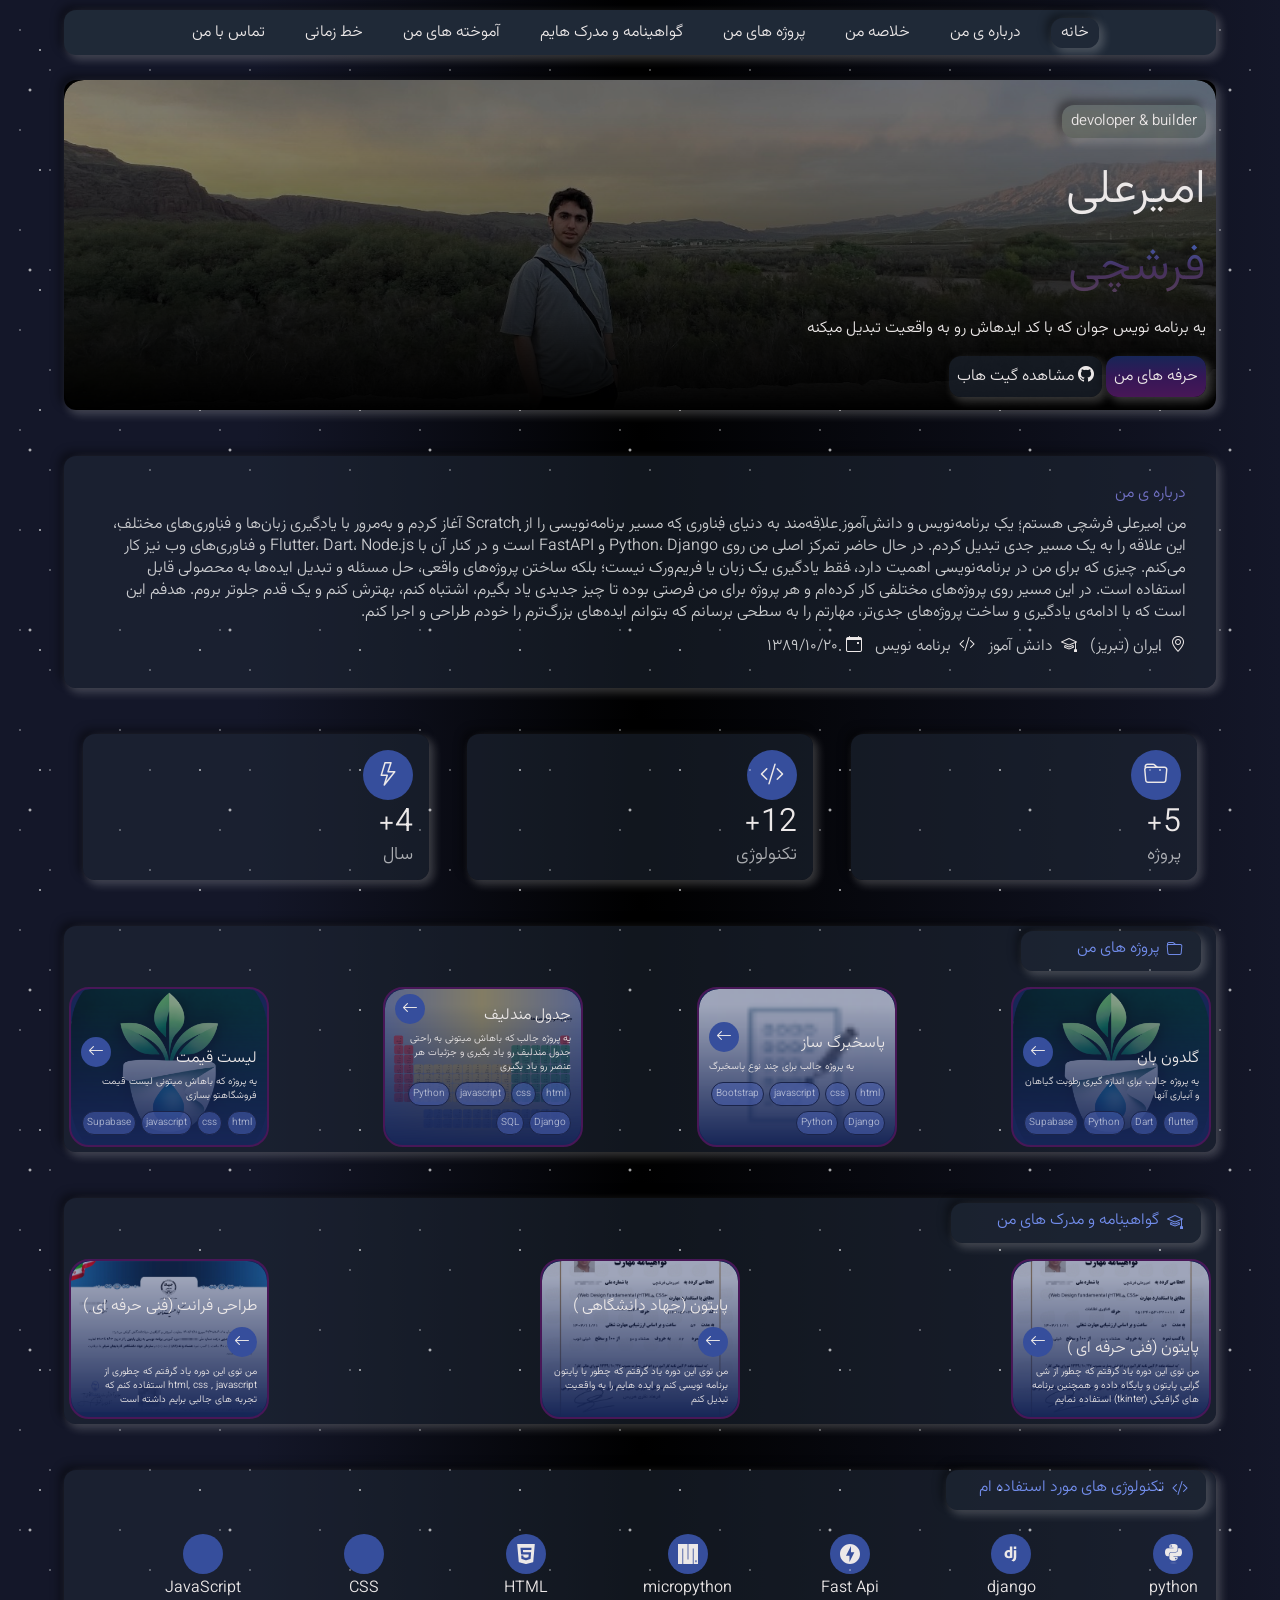
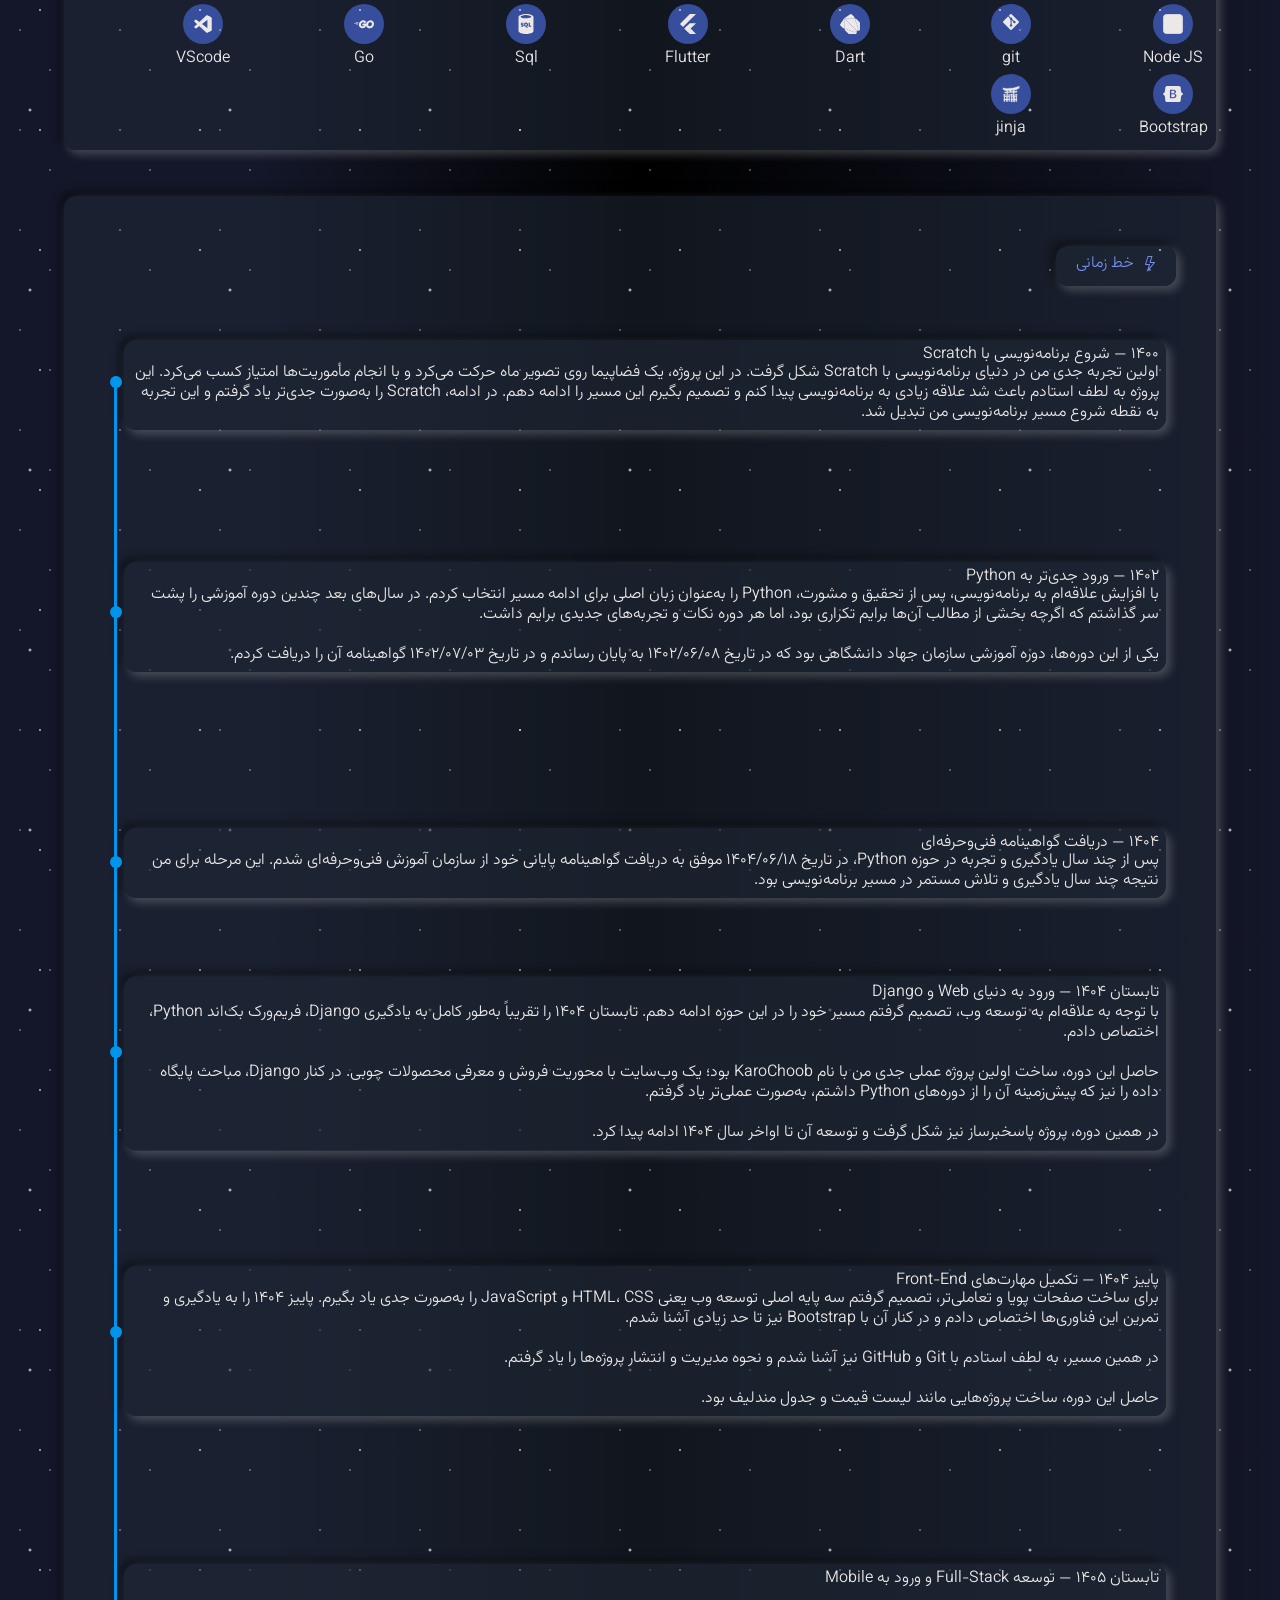
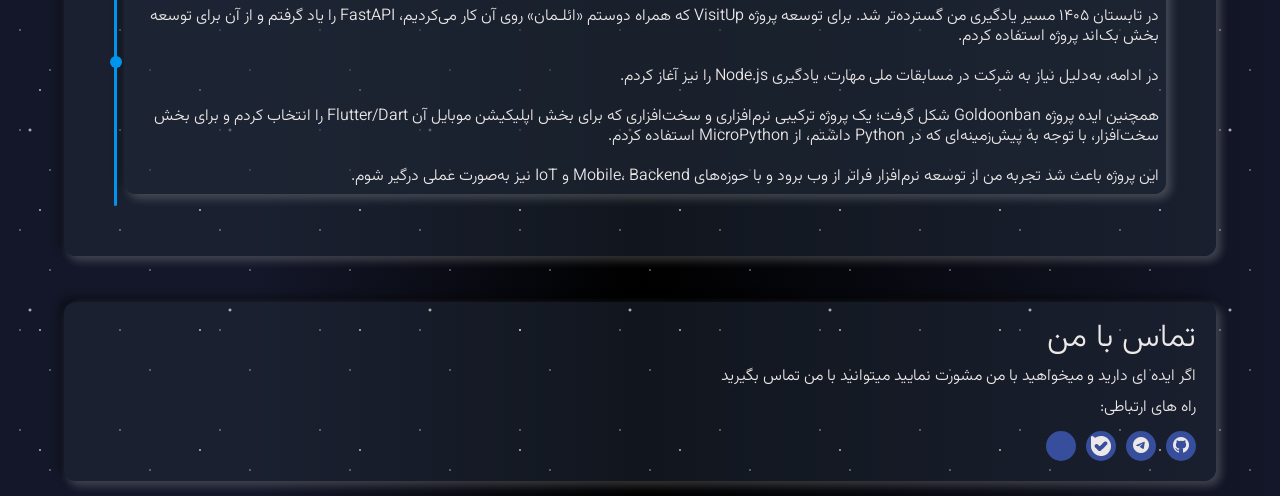
==== commit 9f9e8a8a: "update" ====
--- a/index.html
+++ b/index.html
@@ -41,10 +41,7 @@
     </section>
     <section class="liquid-glass-card" id="aboutme">
         <h3>درباره ی من</h3>
-        <p>فیک است، چاپگرها و متون بلکه روزنامه و مجله در ستون و سطرآنچنان که لازم است، و برای شرایط فعلی تکنولوژی مورد
-            نیاز، و کاربردهای متنوع با هدف بهبود ابزارهای کاربردی می باشد، کتابهای زیادی در شصت و سه درصد گذشته حال و
-            آینده، شناخت فراوان جامعه و متخصصان را می طلبد، تا با نرم افزارها شناخت بیشتری را برای طراحان رایانه ای علی
-            الخصوص طراحان خلاقی، و فرهنگ پیشرو در زبان فارسی ایجاد کرد، در این صورت .</p>
+        <p>من امیرعلی فرشچی هستم؛ یک برنامه‌نویس و دانش‌آموز علاقه‌مند به دنیای فناوری که مسیر برنامه‌نویسی را از Scratch آغاز کردم و به‌مرور با یادگیری زبان‌ها و فناوری‌های مختلف، این علاقه را به یک مسیر جدی تبدیل کردم. در حال حاضر تمرکز اصلی من روی Python، Django و FastAPI است و در کنار آن با Flutter، Dart، Node.js و فناوری‌های وب نیز کار می‌کنم. چیزی که برای من در برنامه‌نویسی اهمیت دارد، فقط یادگیری یک زبان یا فریم‌ورک نیست؛ بلکه ساختن پروژه‌های واقعی، حل مسئله و تبدیل ایده‌ها به محصولی قابل استفاده است. در این مسیر روی پروژه‌های مختلفی کار کرده‌ام و هر پروژه برای من فرصتی بوده تا چیز جدیدی یاد بگیرم، اشتباه کنم، بهترش کنم و یک قدم جلوتر بروم. هدفم این است که با ادامه‌ی یادگیری و ساخت پروژه‌های جدی‌تر، مهارتم را به سطحی برسانم که بتوانم ایده‌های بزرگ‌ترم را خودم طراحی و اجرا کنم.</p>
         <div class="badges">
             <div class="About-me-badge">
                 <i class="bi bi-geo-alt"></i>
@@ -427,7 +424,7 @@
         <div class="socialmedia">
             <a href="https://github.com/amirali8912-farshchi" class="icon"><i class="bi bi-github"></i></a>
             <a href="t.me/amirali_farshchi" class="icon"> <i class="bi bi-telegram"></i></a>
-            <a class="icon"><i class="bi bi-whatsapp"></i></a>
+            <a href="t.me/amirali_farshchi" class="icon"><i class="bi bi-bale"></i></a>
             <a class="icon"></a>
         </div>
     </section>
--- a/style.css
+++ b/style.css
@@ -391,6 +391,8 @@
 .row {
     width: 100%;
     display: flex;
+    flex-wrap: wrap;
+    gap: 12px;
     justify-content: space-between;
     flex-direction: row;
     align-items: end;
@@ -828,6 +830,21 @@
 }
 
 
+@media   (max-width:768px){
+    .now-bar{display: none;}
+    .hero{margin-top: 40px;}
+    .informations .information:nth-child(1),.line span:nth-child(1){top: 0px !important;}
+    .informations .information:nth-child(2),.line span:nth-child(2){top: 260px !important;}
+    .informations .information:nth-child(3),.line span:nth-child(3){top: 510px !important;}
+    .informations .information:nth-child(4),.line span:nth-child(4){top: 740px !important;}
+    .informations .information:nth-child(5),.line span:nth-child(5){top: 1080px !important;}
+    .informations .information:nth-child(6),.line span:nth-child(6){top: 1410px !important;}
+    .informations , .line{height: 1800px;}
+    .grid{grid-template-columns: repeat(4, 1fr);}
+    .project{width: 170px;height: 170px;}
+
+}
+
 
 
 
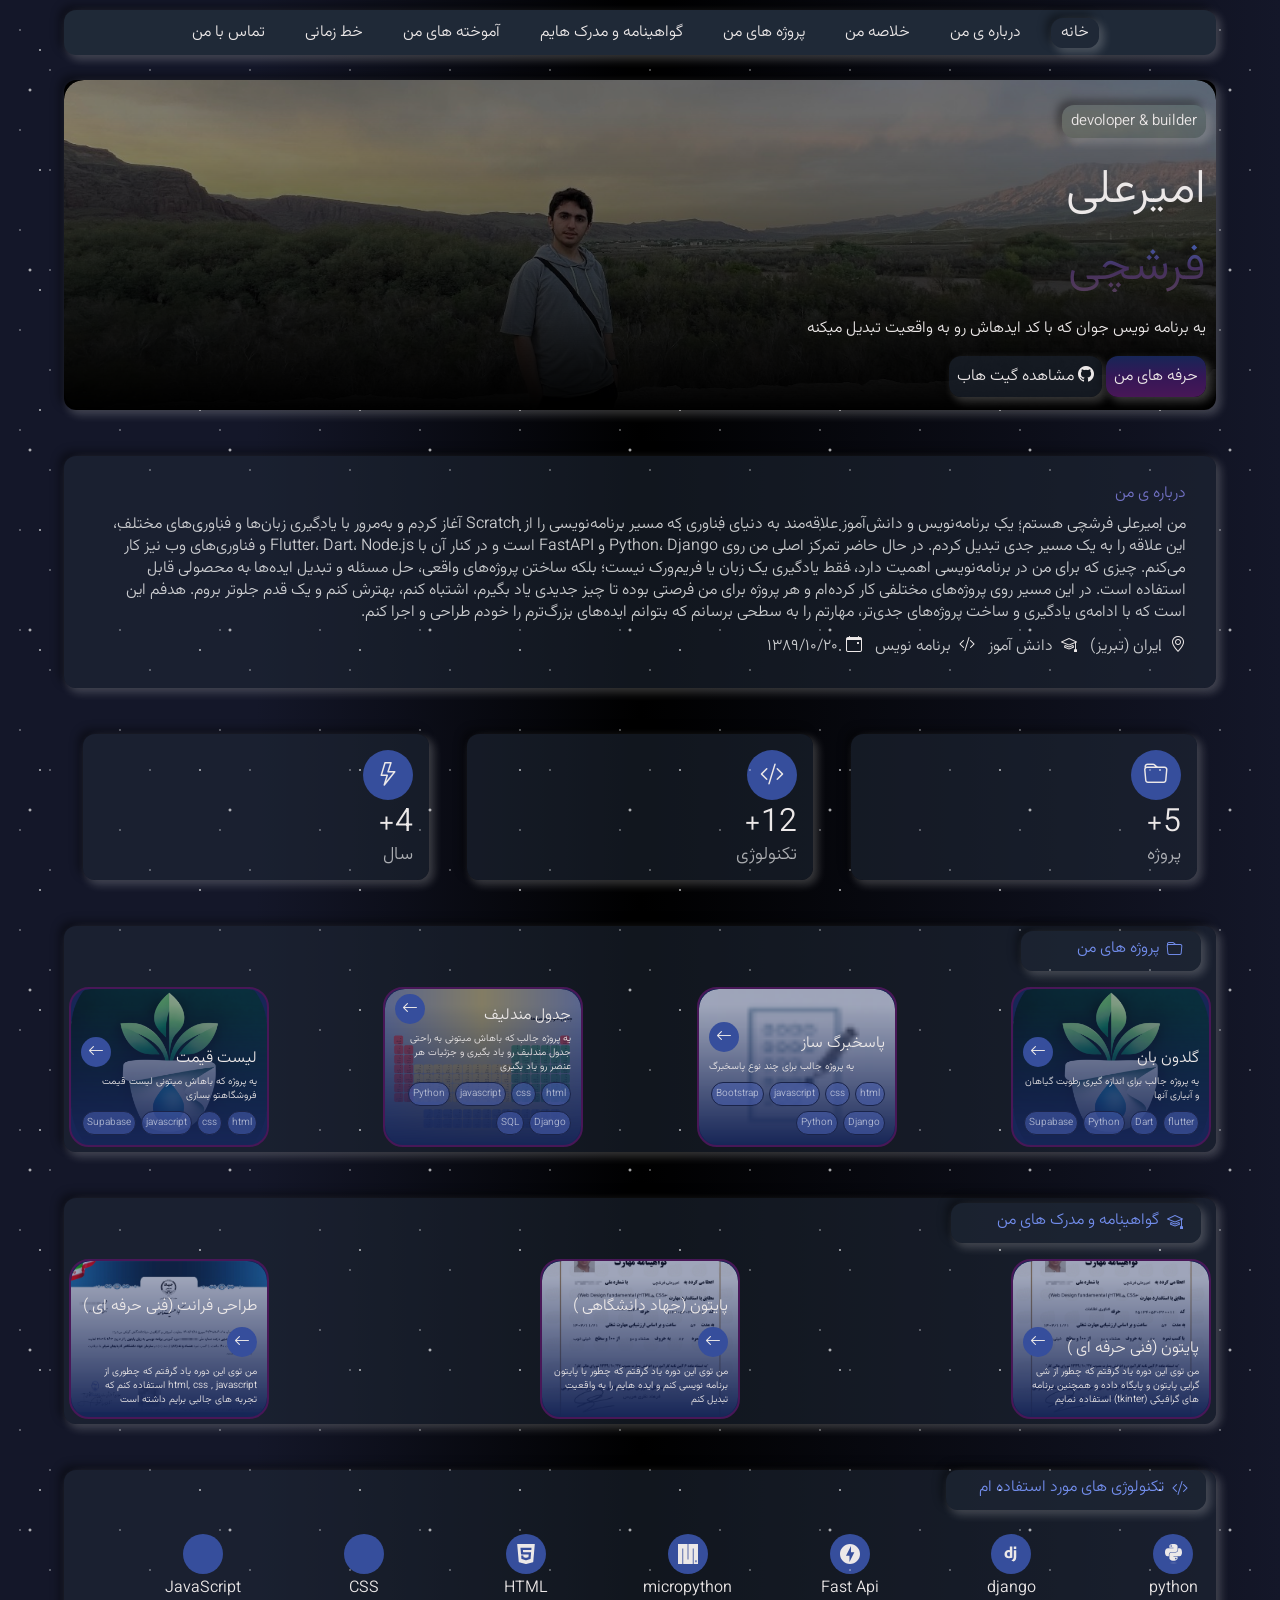
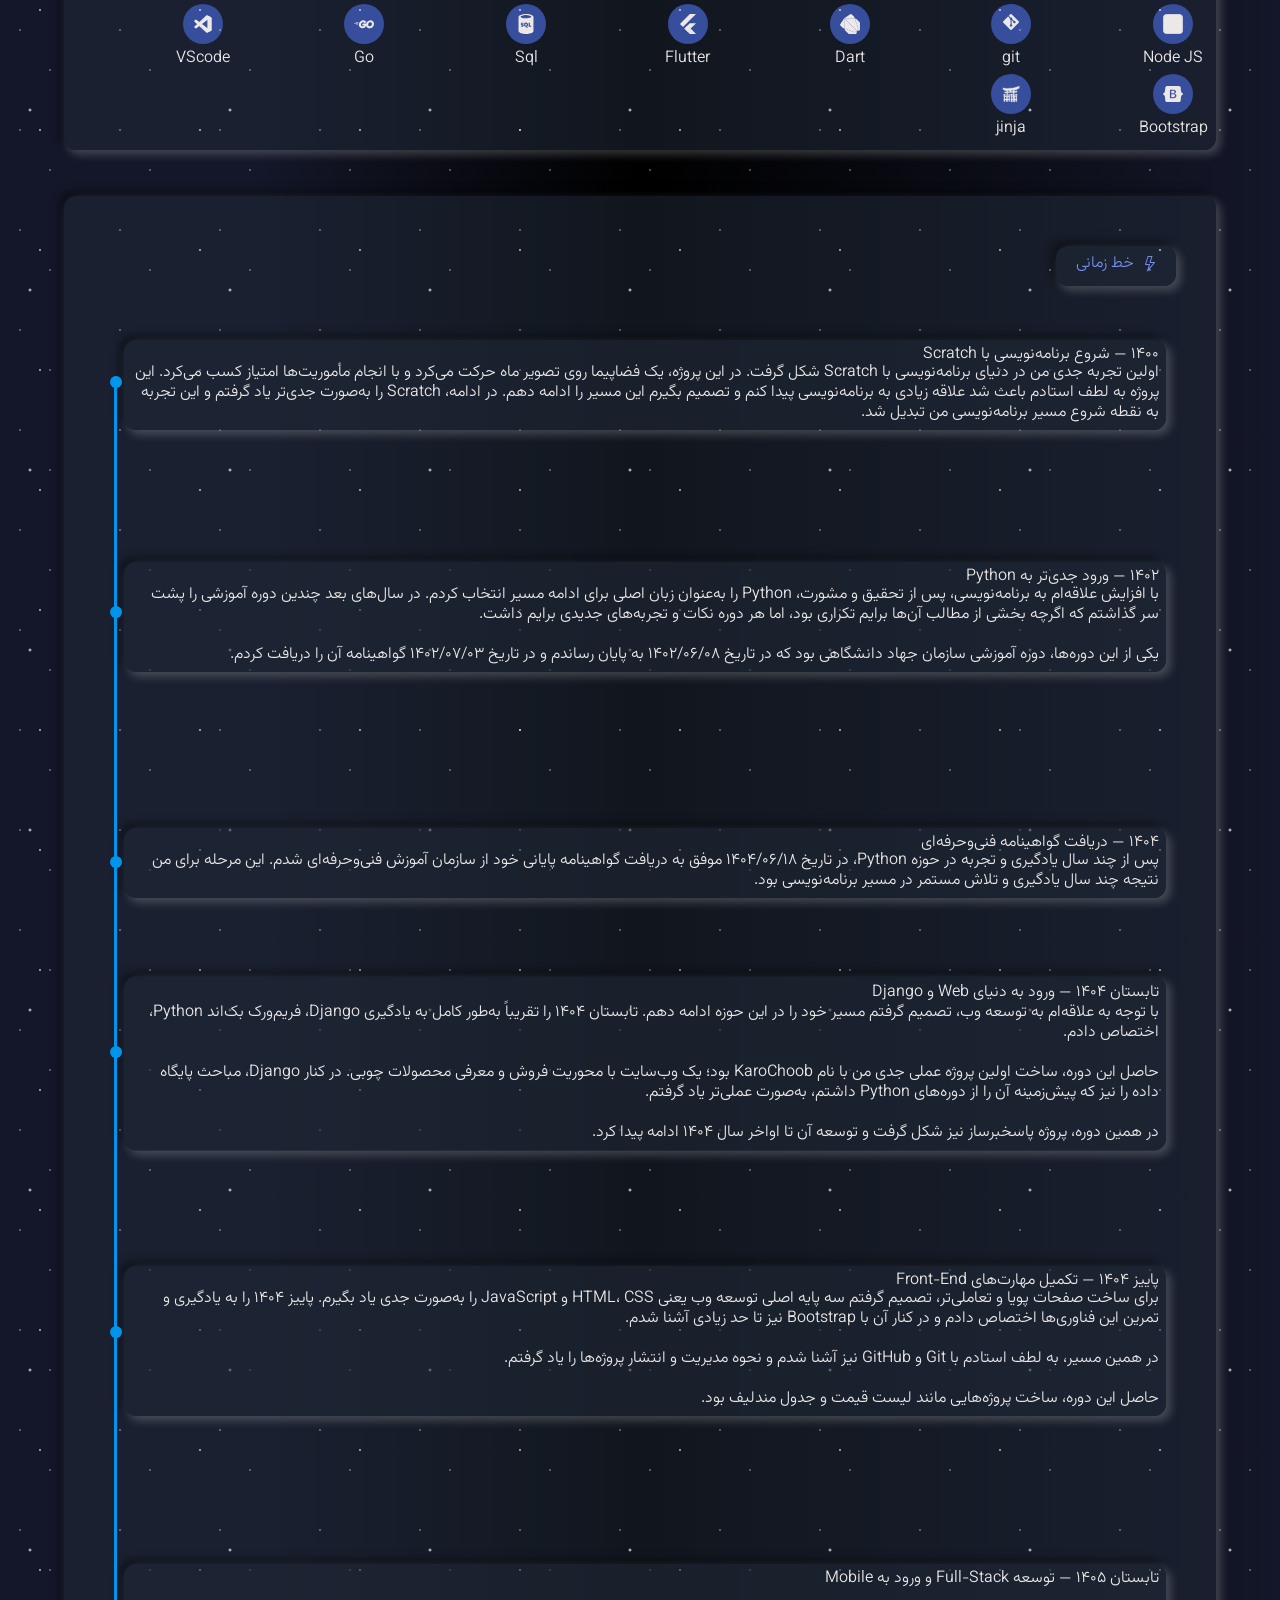
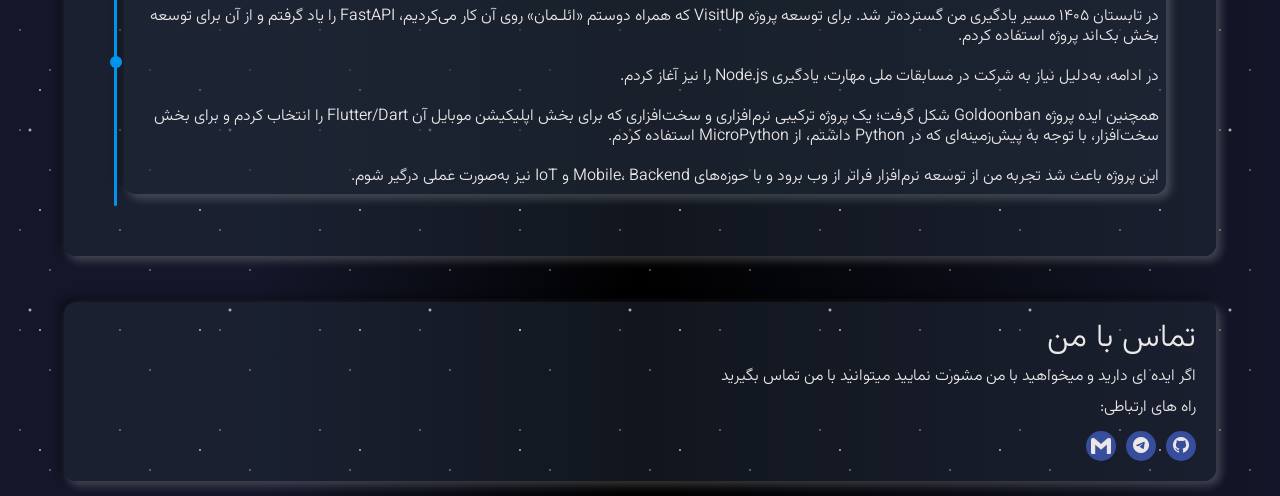
==== commit c657948b: "update" ====
--- a/index.html
+++ b/index.html
@@ -424,8 +424,7 @@
         <div class="socialmedia">
             <a href="https://github.com/amirali8912-farshchi" class="icon"><i class="bi bi-github"></i></a>
             <a href="t.me/amirali_farshchi" class="icon"> <i class="bi bi-telegram"></i></a>
-            <a href="t.me/amirali_farshchi" class="icon"><i class="bi bi-bale"></i></a>
-            <a class="icon"></a>
+            <a href="mailto:amiralifrshchi@gmail.com" class="icon"><i class="bi bi-gmail"></i></a>
         </div>
     </section>
     <script src="script.js"></script>
--- a/style.css
+++ b/style.css
@@ -813,6 +813,21 @@
     -webkit-mask-size: contain;
 }
 
+.bi-gmail {
+    display: inline-block;
+    width: 20px;
+    height: 20px;
+    vertical-align: -0.125em;
+    background-color: currentColor;
+    mask-image: url('assest/skilslogos/gmail.png');
+    mask-repeat: no-repeat;
+    mask-position: center;
+    mask-size: contain;
+    -webkit-mask-image: url('assest/skilslogos/gmail.png');
+    -webkit-mask-repeat: no-repeat;
+    -webkit-mask-position: center;
+    -webkit-mask-size: contain;
+}
 .bi-python {
     display: inline-block;
     width: 20px;
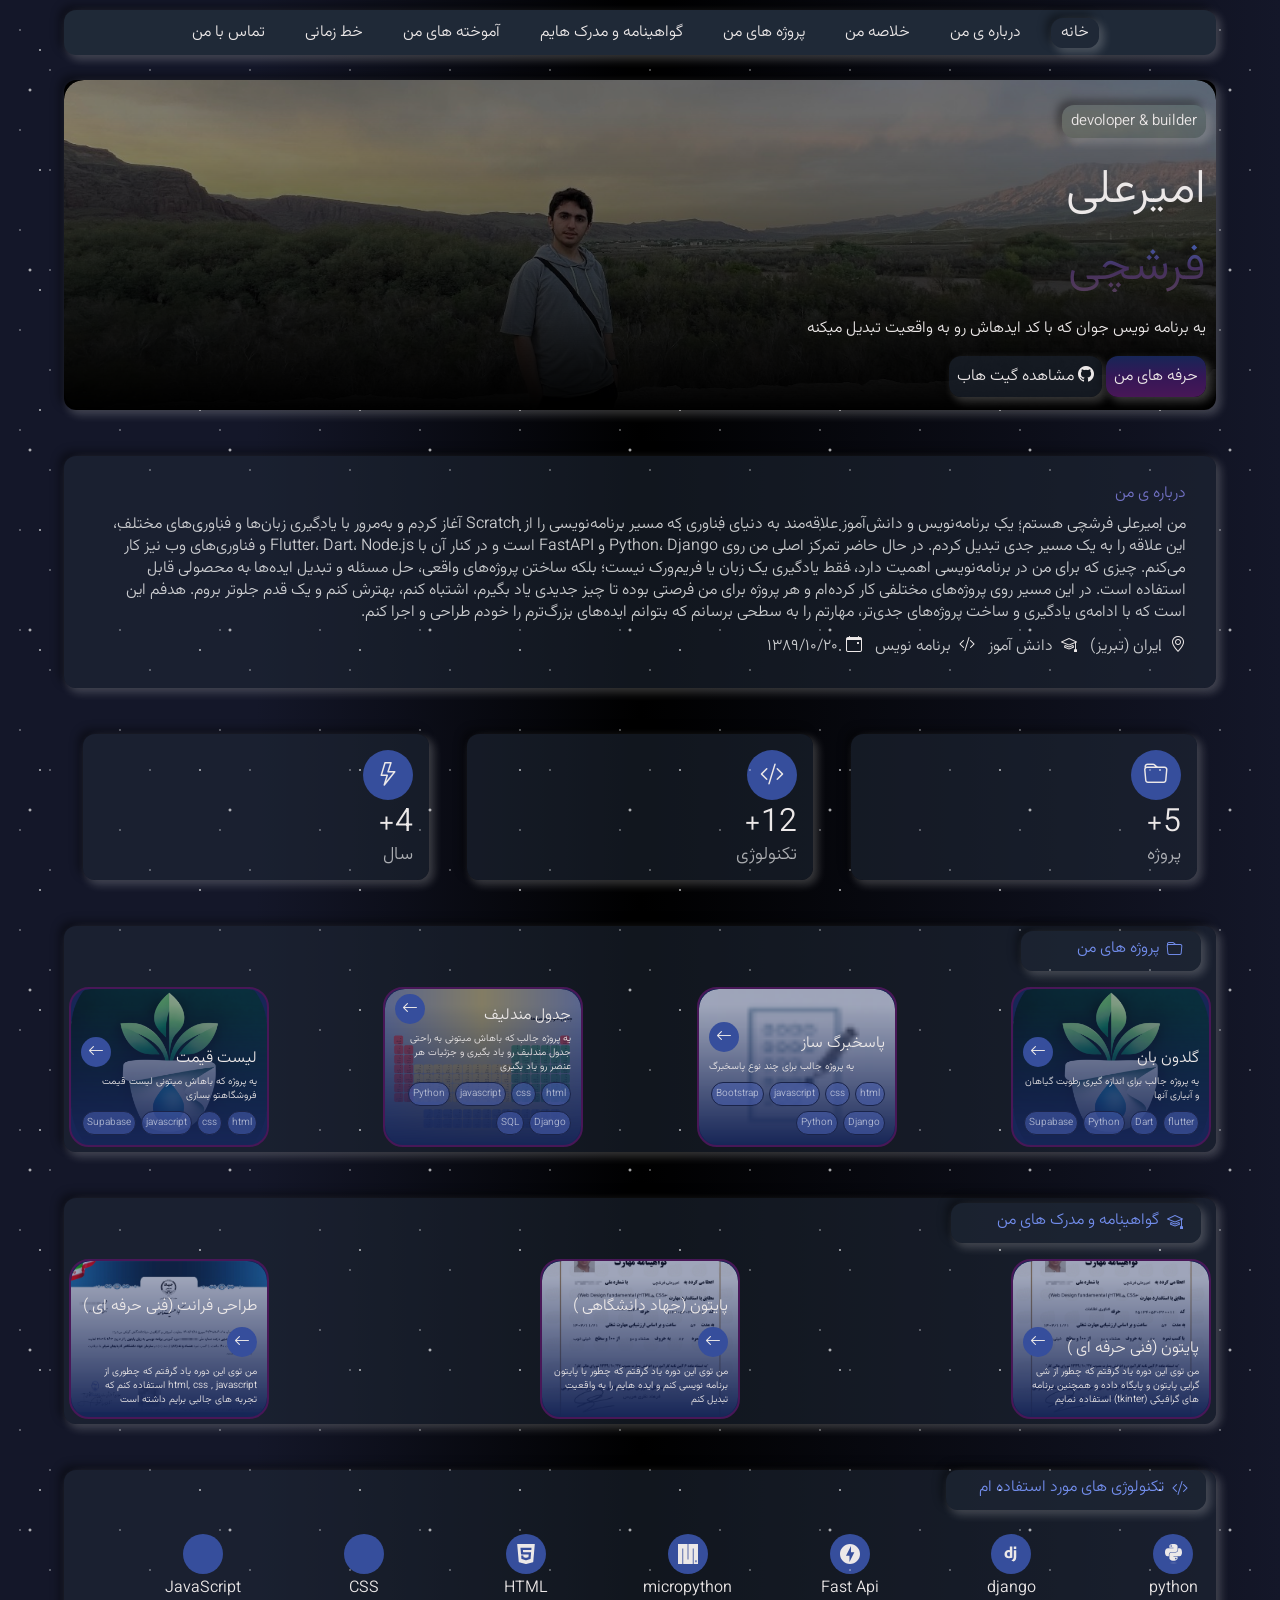
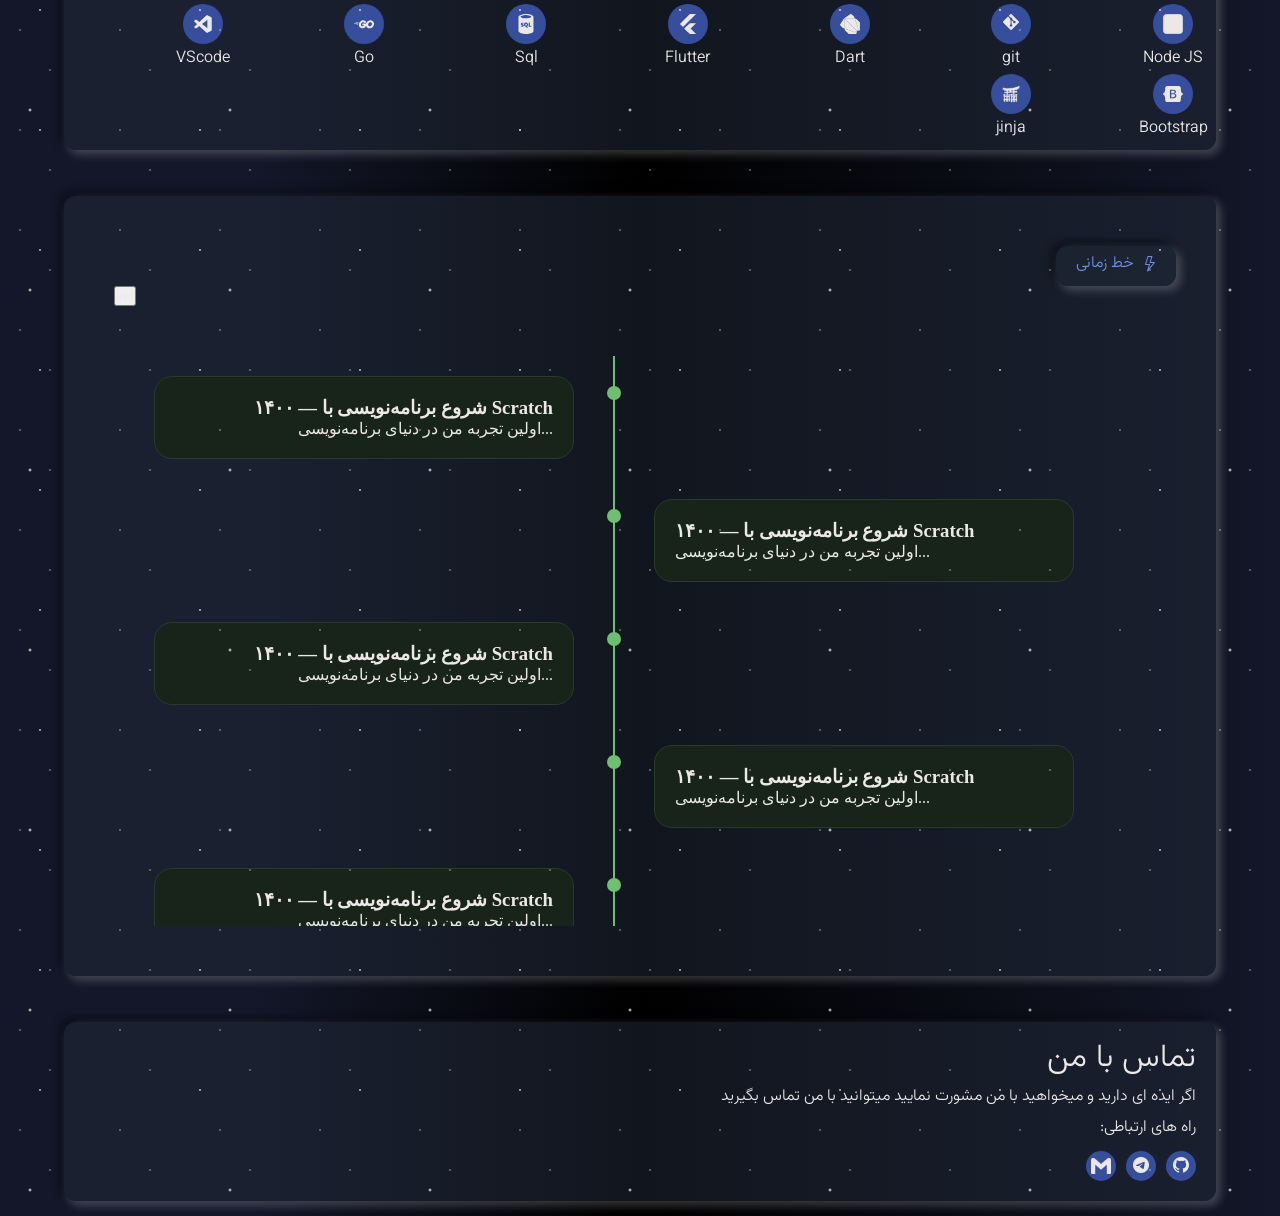
==== commit 8546ac61: "fixed time line" ====
--- a/index.html
+++ b/index.html
@@ -41,7 +41,14 @@
     </section>
     <section class="liquid-glass-card" id="aboutme">
         <h3>درباره ی من</h3>
-        <p>من امیرعلی فرشچی هستم؛ یک برنامه‌نویس و دانش‌آموز علاقه‌مند به دنیای فناوری که مسیر برنامه‌نویسی را از Scratch آغاز کردم و به‌مرور با یادگیری زبان‌ها و فناوری‌های مختلف، این علاقه را به یک مسیر جدی تبدیل کردم. در حال حاضر تمرکز اصلی من روی Python، Django و FastAPI است و در کنار آن با Flutter، Dart، Node.js و فناوری‌های وب نیز کار می‌کنم. چیزی که برای من در برنامه‌نویسی اهمیت دارد، فقط یادگیری یک زبان یا فریم‌ورک نیست؛ بلکه ساختن پروژه‌های واقعی، حل مسئله و تبدیل ایده‌ها به محصولی قابل استفاده است. در این مسیر روی پروژه‌های مختلفی کار کرده‌ام و هر پروژه برای من فرصتی بوده تا چیز جدیدی یاد بگیرم، اشتباه کنم، بهترش کنم و یک قدم جلوتر بروم. هدفم این است که با ادامه‌ی یادگیری و ساخت پروژه‌های جدی‌تر، مهارتم را به سطحی برسانم که بتوانم ایده‌های بزرگ‌ترم را خودم طراحی و اجرا کنم.</p>
+        <p>من امیرعلی فرشچی هستم؛ یک برنامه‌نویس و دانش‌آموز علاقه‌مند به دنیای فناوری که مسیر برنامه‌نویسی را از
+            Scratch آغاز کردم و به‌مرور با یادگیری زبان‌ها و فناوری‌های مختلف، این علاقه را به یک مسیر جدی تبدیل کردم.
+            در حال حاضر تمرکز اصلی من روی Python، Django و FastAPI است و در کنار آن با Flutter، Dart، Node.js و
+            فناوری‌های وب نیز کار می‌کنم. چیزی که برای من در برنامه‌نویسی اهمیت دارد، فقط یادگیری یک زبان یا فریم‌ورک
+            نیست؛ بلکه ساختن پروژه‌های واقعی، حل مسئله و تبدیل ایده‌ها به محصولی قابل استفاده است. در این مسیر روی
+            پروژه‌های مختلفی کار کرده‌ام و هر پروژه برای من فرصتی بوده تا چیز جدیدی یاد بگیرم، اشتباه کنم، بهترش کنم و
+            یک قدم جلوتر بروم. هدفم این است که با ادامه‌ی یادگیری و ساخت پروژه‌های جدی‌تر، مهارتم را به سطحی برسانم که
+            بتوانم ایده‌های بزرگ‌ترم را خودم طراحی و اجرا کنم.</p>
         <div class="badges">
             <div class="About-me-badge">
                 <i class="bi bi-geo-alt"></i>
@@ -345,7 +352,11 @@
             <i class="bi bi-lightning"></i>
             <h3>خط زمانی</h3>
         </div>
-        <div class="timeline">
+
+
+
+        <iframe src="timeline.html" class="timeline" frameborder="0"></iframe>
+        <!-- <div class="timeline">
             <div class="informations">
                 <div class=" liquid-glass-card information" style="top: 0px;">
                     <h3>۱۴۰۰ — شروع برنامه‌نویسی با Scratch</h3>
@@ -415,7 +426,7 @@
                 <span style="top: 950px;"></span>
                 <span style="top: 1280px;"></span>
             </div>
-        </div>
+        </div> -->
     </section>
     <section class="liquid-glass-card" id="callme">
         <h1>تماس با من</h1>
--- a/style.css
+++ b/style.css
@@ -139,7 +139,7 @@
     height: 40px;
     color: #728dec;
     width: 120px;
-    margin-bottom: 90px;
+    /* margin-bottom: 90px; */
     /* margin-right: 10px; */
     margin-left: calc(100% - 110px);
     padding: 10px;
@@ -478,16 +478,16 @@
     flex-direction: column;
     padding: 50px;
 }
-
+/* 
 #thetimeline .timeline {
     width: 100%;
     display: flex;
     justify-content: space-between;
     align-items: end;
     flex-direction: row;
-}
-
-.line {
+} */
+
+/* .line {
     position: relative;
     border-radius: 3px;
     width: 3px;
@@ -509,7 +509,7 @@
     height: 12px;
     border-radius: 50%;
     background-color: #0095ec;
-    /* box-shadow: -1px -1px 4px 4px #c74be025; */
+    box-shadow: -1px -1px 4px 4px #c74be025;
 }
 
 .informations {
@@ -517,8 +517,19 @@
     width: calc(100% - 10px);
     height: 1430px;
     box-shadow: none;
-    /* background-color: #351757; */
-}
+    background-color: #351757;
+} */
+
+
+.timeline {
+    width: 100%;
+    
+    min-height: 640px;
+    overflow-y: scroll;
+    max-width: 1000px;
+    /* margin: 50px auto; */
+}
+
 
 .socialmedia {
     display: flex;
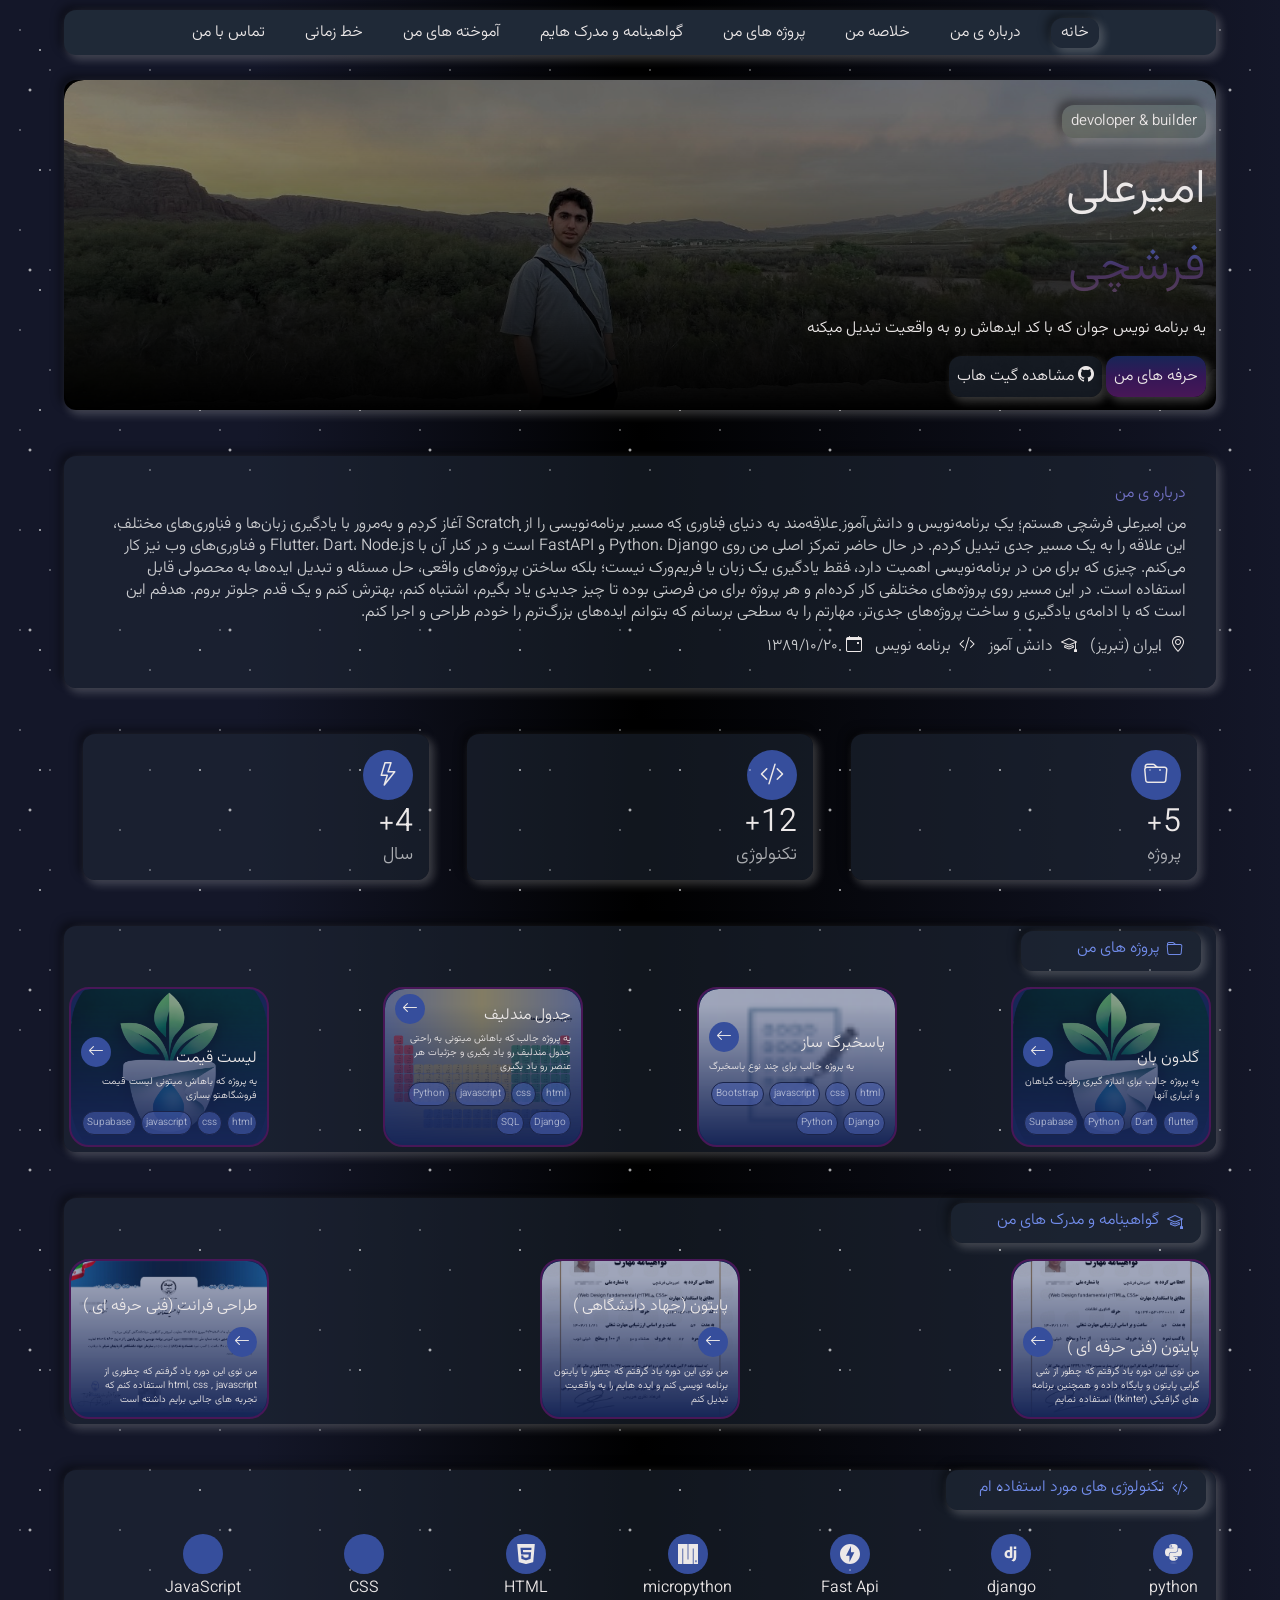
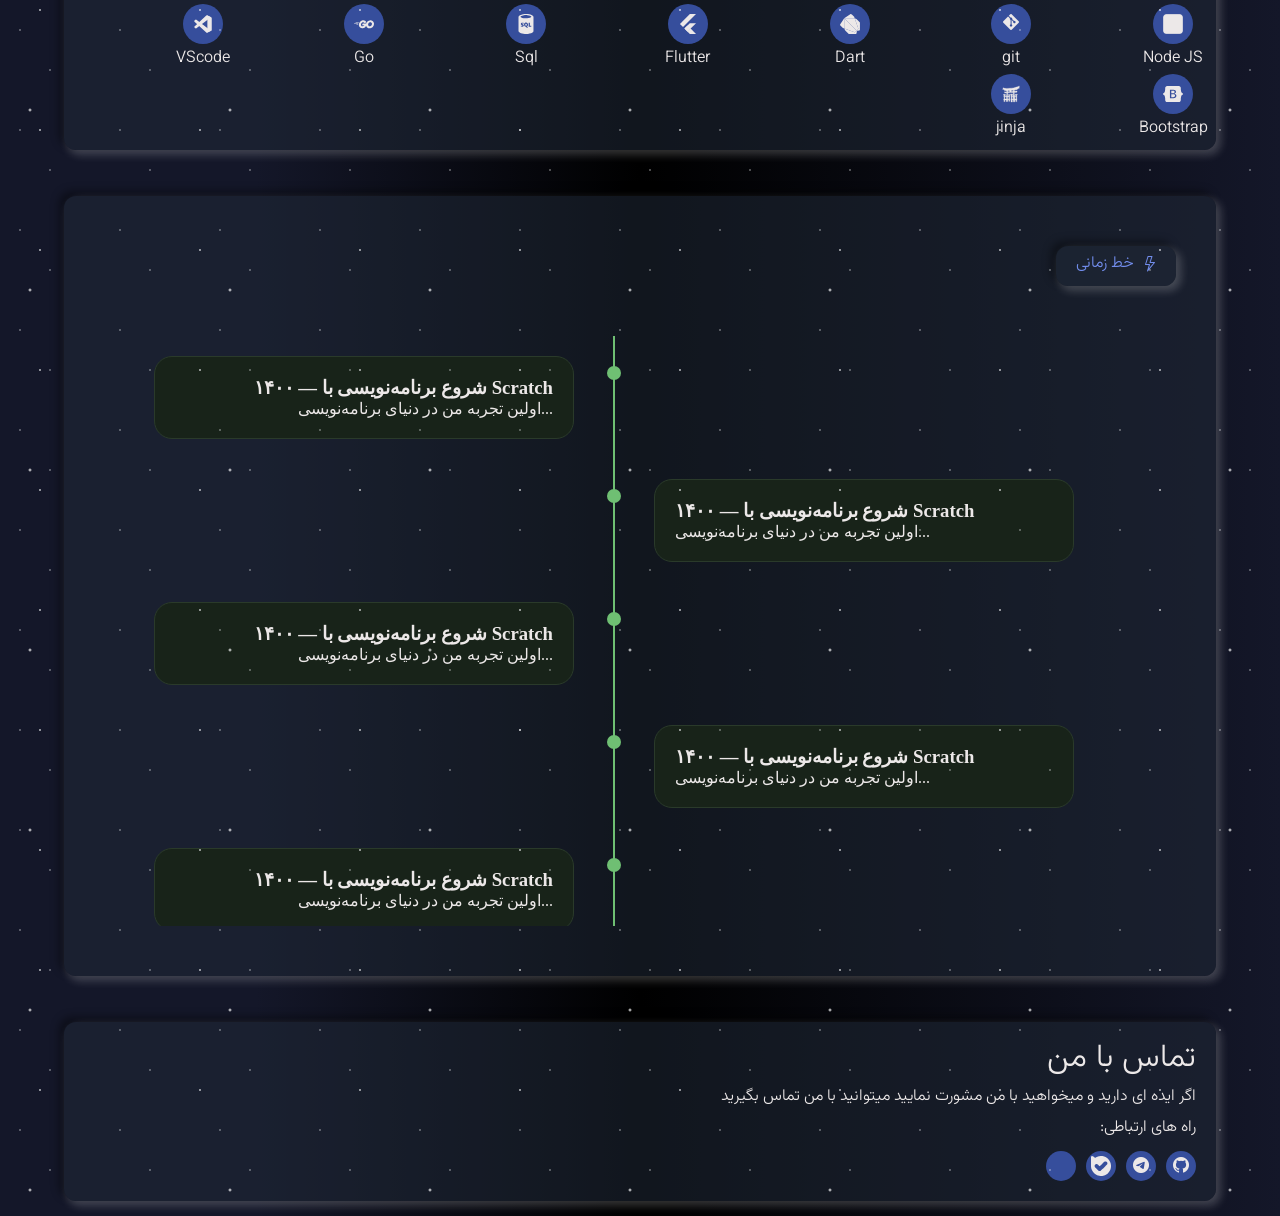
==== commit 7aad6009: "Revert "update" This reverts commit c657948b4f85eb04c267f28708c3c336e29e1ec7." ====
--- a/index.html
+++ b/index.html
@@ -435,7 +435,8 @@
         <div class="socialmedia">
             <a href="https://github.com/amirali8912-farshchi" class="icon"><i class="bi bi-github"></i></a>
             <a href="t.me/amirali_farshchi" class="icon"> <i class="bi bi-telegram"></i></a>
-            <a href="mailto:amiralifrshchi@gmail.com" class="icon"><i class="bi bi-gmail"></i></a>
+            <a href="t.me/amirali_farshchi" class="icon"><i class="bi bi-bale"></i></a>
+            <a class="icon"></a>
         </div>
     </section>
     <script src="script.js"></script>
--- a/style.css
+++ b/style.css
@@ -525,7 +525,7 @@
     width: 100%;
     
     min-height: 640px;
-    overflow-y: scroll;
+    /* overflow-y: scroll;  */
     max-width: 1000px;
     /* margin: 50px auto; */
 }
@@ -824,21 +824,6 @@
     -webkit-mask-size: contain;
 }
 
-.bi-gmail {
-    display: inline-block;
-    width: 20px;
-    height: 20px;
-    vertical-align: -0.125em;
-    background-color: currentColor;
-    mask-image: url('assest/skilslogos/gmail.png');
-    mask-repeat: no-repeat;
-    mask-position: center;
-    mask-size: contain;
-    -webkit-mask-image: url('assest/skilslogos/gmail.png');
-    -webkit-mask-repeat: no-repeat;
-    -webkit-mask-position: center;
-    -webkit-mask-size: contain;
-}
 .bi-python {
     display: inline-block;
     width: 20px;
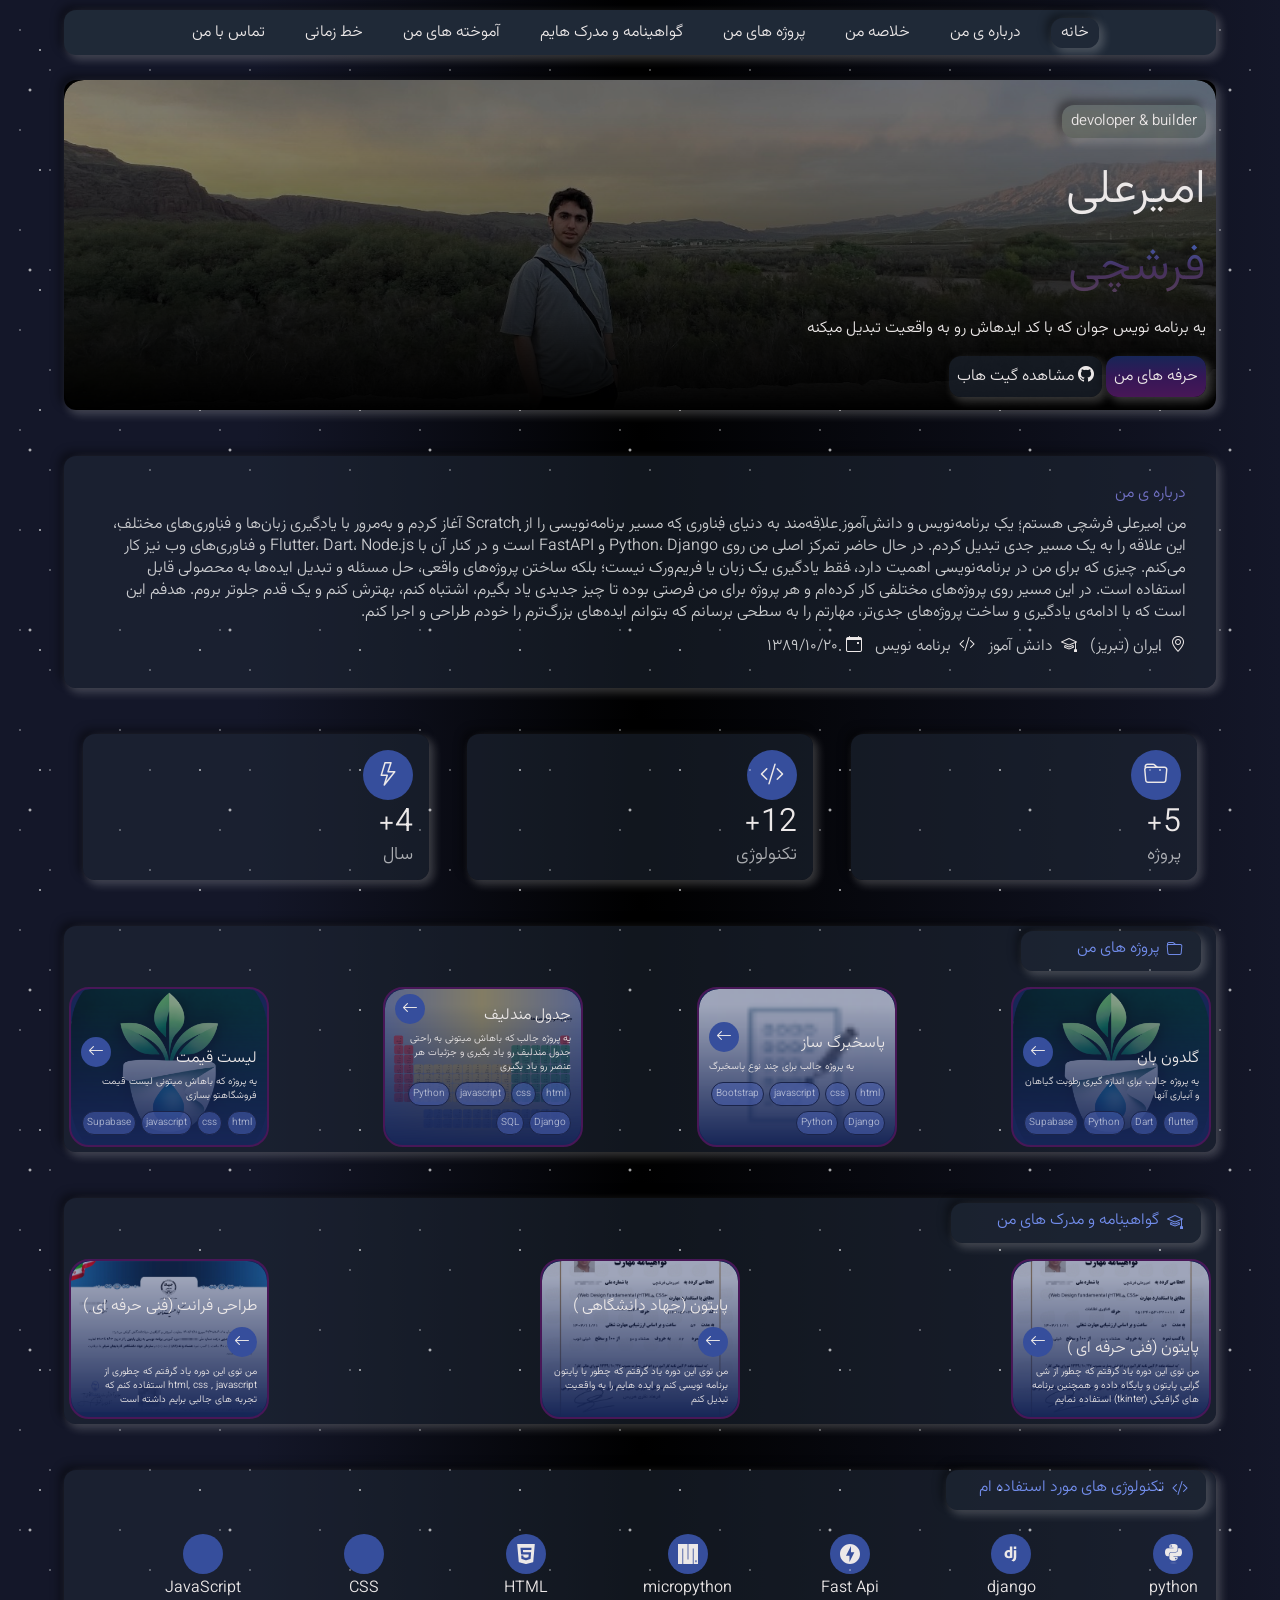
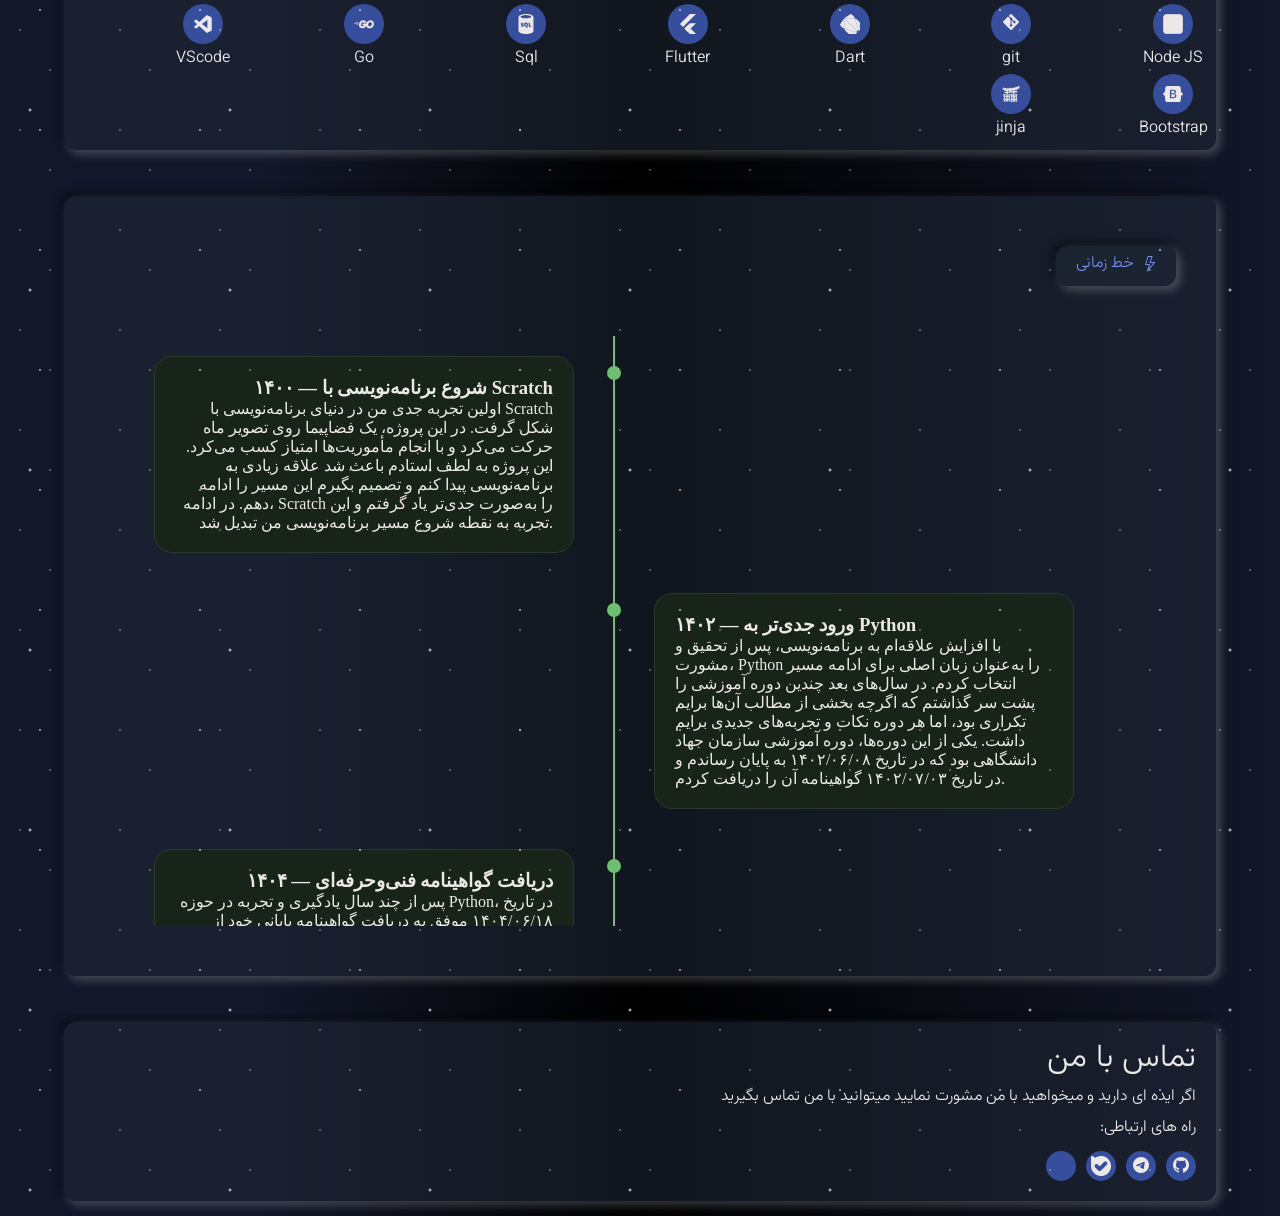
==== commit 2c607994: "update" ====
--- a/index.html
+++ b/index.html
@@ -370,27 +370,17 @@
                 </div>
                 <div class=" liquid-glass-card information" style="top: 230px;">
                     <h3>۱۴۰۲ — ورود جدی‌تر به Python</h3>
-                    <pre>با افزایش علاقه‌ام به برنامه‌نویسی، پس از تحقیق و مشورت، Python را به‌عنوان زبان اصلی برای ادامه مسیر انتخاب کردم. در سال‌های بعد چندین دوره آموزشی را پشت سر گذاشتم که اگرچه بخشی از مطالب آن‌ها برایم تکراری بود، اما هر دوره نکات و تجربه‌های جدیدی برایم داشت.
-
-یکی از این دوره‌ها، دوره آموزشی سازمان جهاد دانشگاهی بود که در تاریخ ۱۴۰۲/۰۶/۰۸ به پایان رساندم و در تاریخ ۱۴۰۲/۰۷/۰۳ گواهینامه آن را دریافت کردم.
-</pre>
+                    <pre></pre>
                 </div>
                 <div class=" liquid-glass-card information" style="top: 480px;">
                     <h3>۱۴۰۴ — دریافت گواهینامه فنی‌وحرفه‌ای</h3>
-                    <p>پس از چند سال یادگیری و تجربه در حوزه Python، در تاریخ ۱۴۰۴/۰۶/۱۸ موفق به دریافت گواهینامه پایانی
-                        خود
-                        از سازمان آموزش فنی‌وحرفه‌ای شدم. این مرحله برای من نتیجه چند سال یادگیری و تلاش مستمر در مسیر
-                        برنامه‌نویسی بود.</p>
+                    <p></p>
                 </div>
 
                 <div class=" liquid-glass-card information" style="top: 670px;">
                     <p>تابستان ۱۴۰۴ — ورود به دنیای Web و Django</p>
                     <pre>
-با توجه به علاقه‌ام به توسعه وب، تصمیم گرفتم مسیر خود را در این حوزه ادامه دهم. تابستان ۱۴۰۴ را تقریباً به‌طور کامل به یادگیری Django، فریم‌ورک بک‌اند Python، اختصاص دادم.
-
-حاصل این دوره، ساخت اولین پروژه عملی جدی من با نام KaroChoob بود؛ یک وب‌سایت با محوریت فروش و معرفی محصولات چوبی. در کنار Django، مباحث پایگاه داده را نیز که پیش‌زمینه آن را از دوره‌های Python داشتم، به‌صورت عملی‌تر یاد گرفتم.
-
-در همین دوره، پروژه پاسخبرساز نیز شکل گرفت و توسعه آن تا اواخر سال ۱۴۰۴ ادامه پیدا کرد.
+
 </pre>
                 </div>
 
@@ -398,24 +388,12 @@
                     <h3>
                         پاییز ۱۴۰۴ — تکمیل مهارت‌های Front-End
                     </h3>
-                    <pre>برای ساخت صفحات پویا و تعاملی‌تر، تصمیم گرفتم سه پایه اصلی توسعه وب یعنی HTML، CSS و JavaScript را به‌صورت جدی یاد بگیرم. پاییز ۱۴۰۴ را به یادگیری و تمرین این فناوری‌ها اختصاص دادم و در کنار آن با Bootstrap نیز تا حد زیادی آشنا شدم.
-
-در همین مسیر، به لطف استادم با Git و GitHub نیز آشنا شدم و نحوه مدیریت و انتشار پروژه‌ها را یاد گرفتم.
-
-حاصل این دوره، ساخت پروژه‌هایی مانند لیست قیمت و جدول مندلیف بود.
-</pre>
+                    <pre>ب
                 </div>
                 <div class=" liquid-glass-card information" style="top: 1280px;">
                     <h3>تابستان ۱۴۰۵ — توسعه Full-Stack و ورود به Mobile</h3>
                     <pre>
-
-در تابستان ۱۴۰۵ مسیر یادگیری من گسترده‌تر شد. برای توسعه پروژه VisitUp که همراه دوستم «ائلـمان» روی آن کار می‌کردیم، FastAPI را یاد گرفتم و از آن برای توسعه بخش بک‌اند پروژه استفاده کردم.
-
-در ادامه، به‌دلیل نیاز به شرکت در مسابقات ملی مهارت، یادگیری Node.js را نیز آغاز کردم.
-
-همچنین ایده پروژه Goldoonban شکل گرفت؛ یک پروژه ترکیبی نرم‌افزاری و سخت‌افزاری که برای بخش اپلیکیشن موبایل آن Flutter/Dart را انتخاب کردم و برای بخش سخت‌افزار، با توجه به پیش‌زمینه‌ای که در Python داشتم، از MicroPython استفاده کردم.
-
-این پروژه باعث شد تجربه من از توسعه نرم‌افزار فراتر از وب برود و با حوزه‌های Mobile، Backend و IoT نیز به‌صورت عملی درگیر شوم.</pre>
+</pre>
                 </div>
             </div>
             <div class="line">
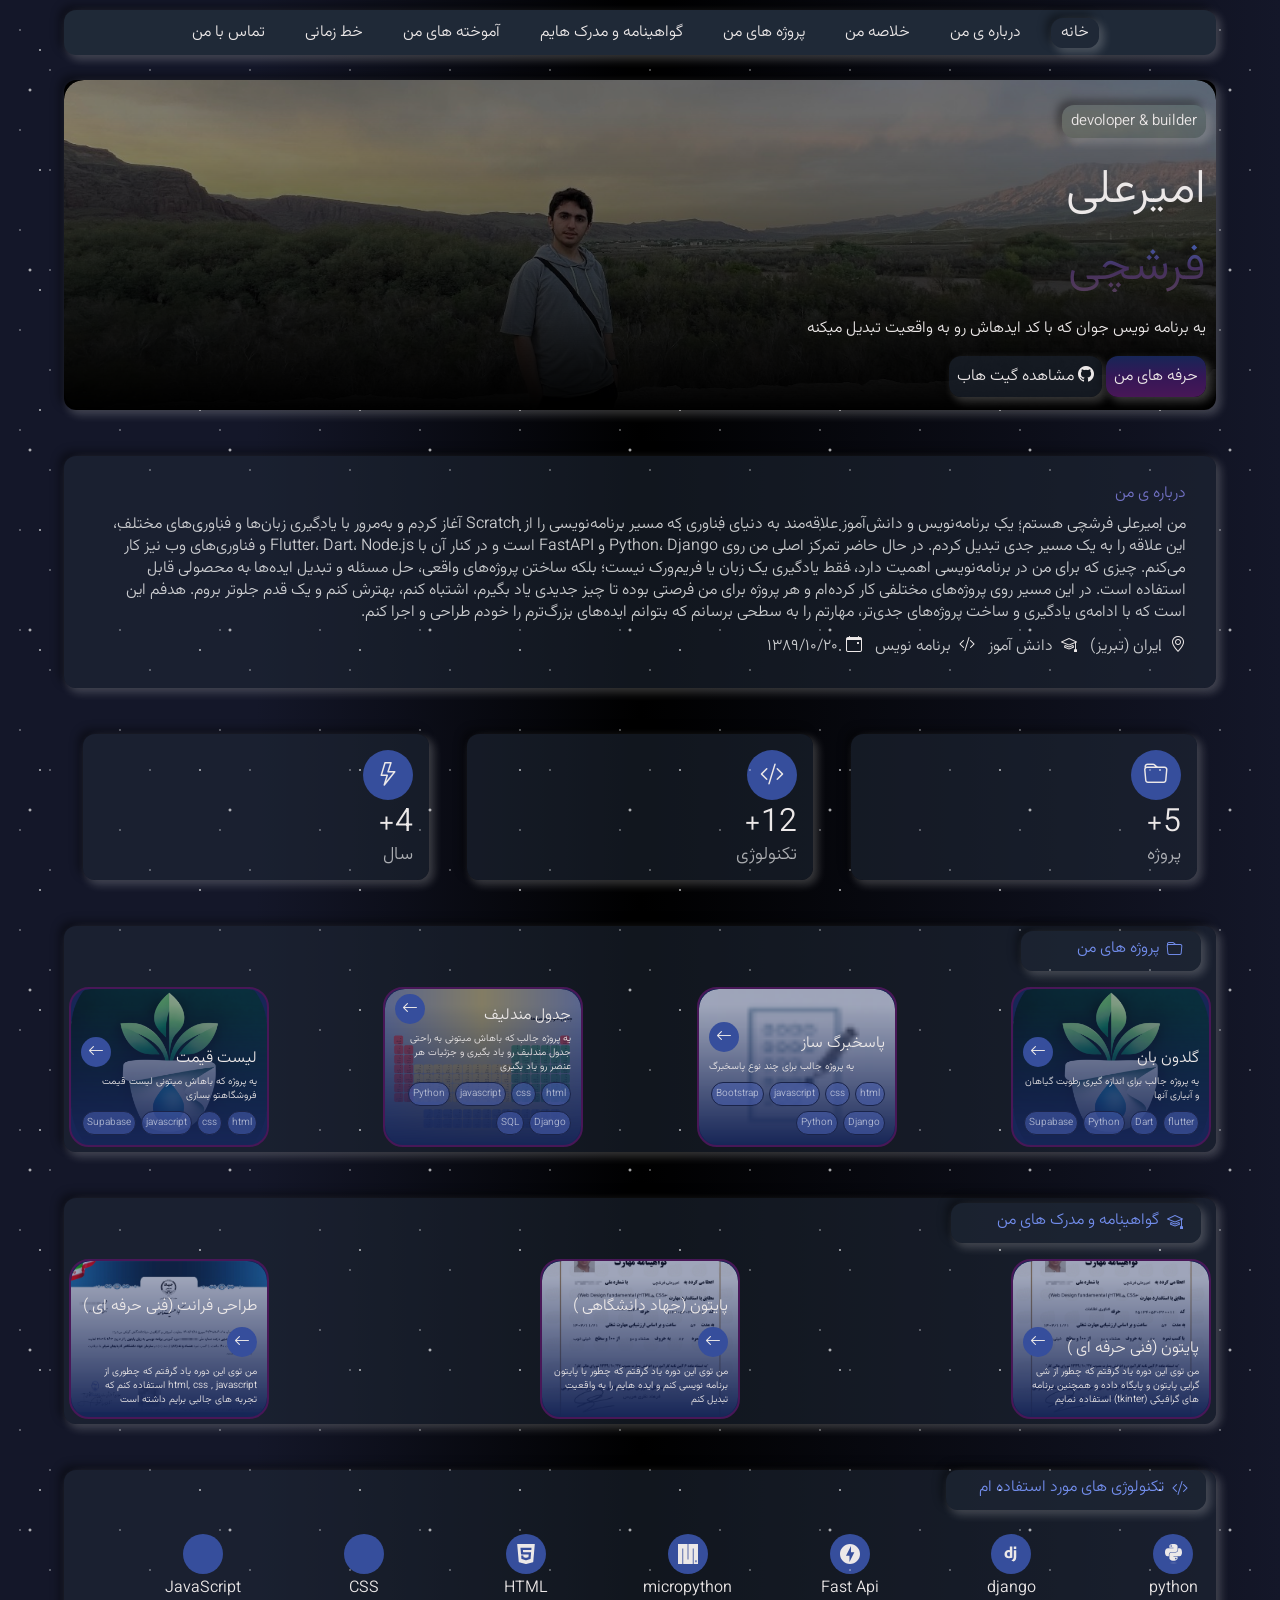
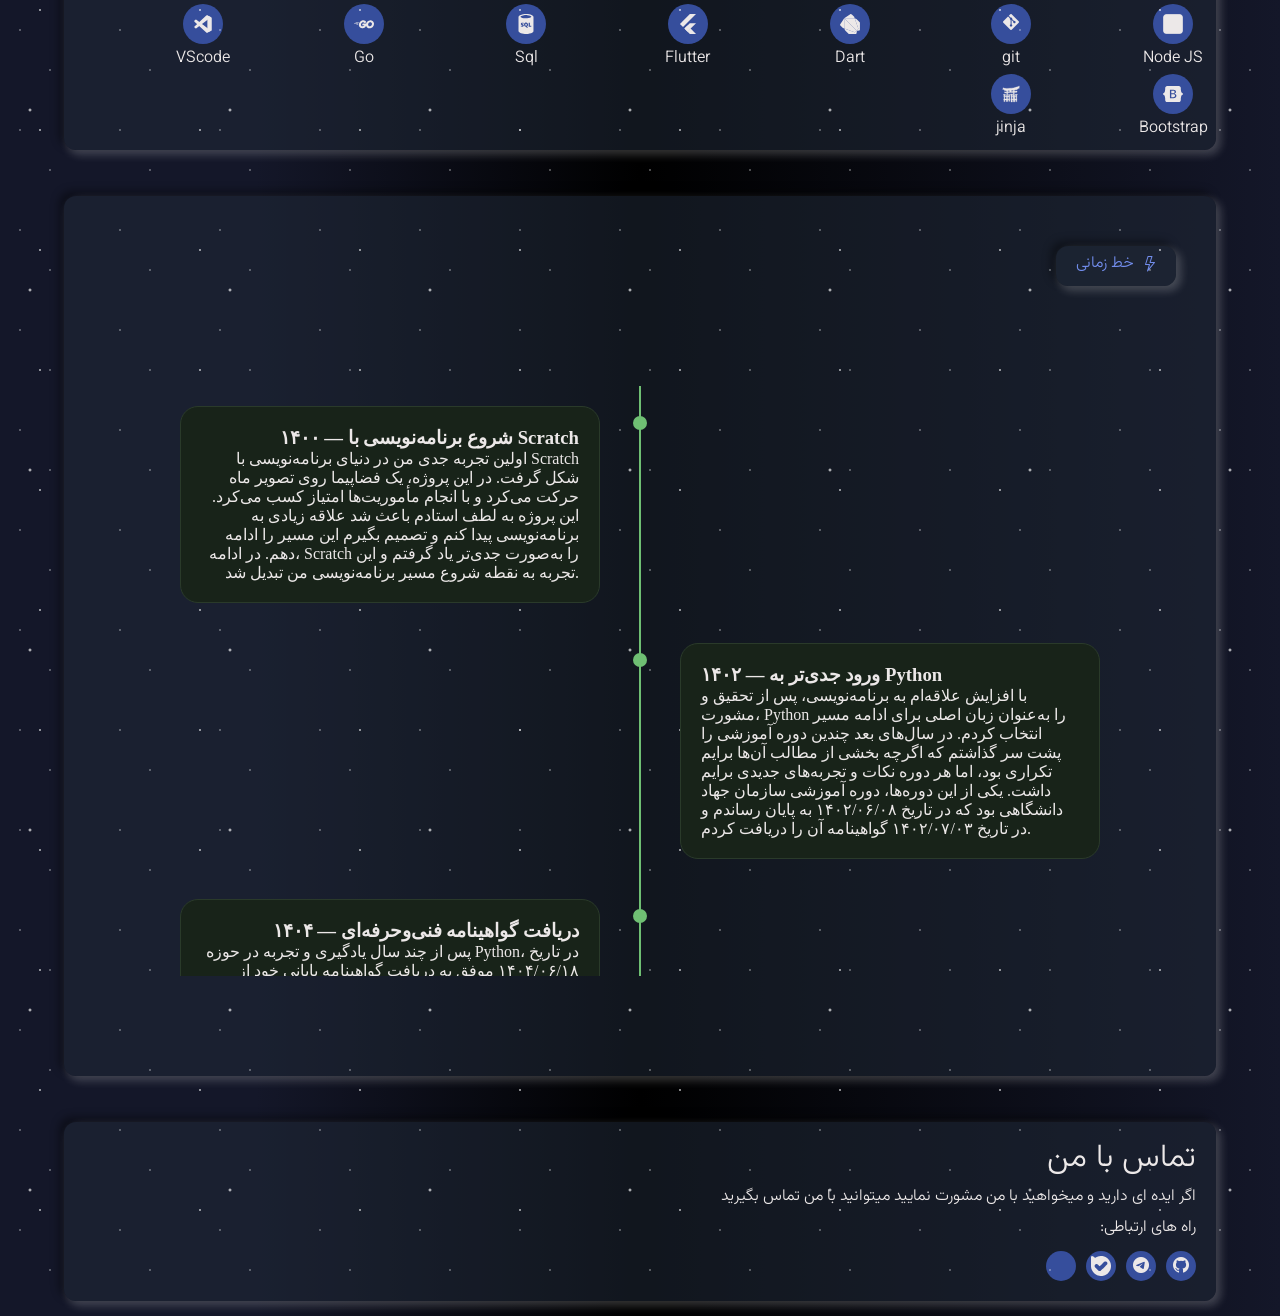
==== commit 22b1d73c: "update" ====
--- a/index.html
+++ b/index.html
@@ -8,6 +8,7 @@
     <link rel="stylesheet" href="https://cdn.jsdelivr.net/npm/bootstrap-icons@1.13.1/font/bootstrap-icons.min.css">
     <link rel="stylesheet" href="reset.css">
     <link rel="stylesheet" href="style.css">
+    <link rel="stylesheet" href="timeline.css">
 </head>
 
 <body>
@@ -357,8 +358,10 @@
 
         <iframe src="timeline.html" class="timeline" frameborder="0"></iframe>
         <!-- <div class="timeline">
-            <div class="informations">
-                <div class=" liquid-glass-card information" style="top: 0px;">
+
+            <div class="timeline-item">
+                <div class="timeline-dot"></div>
+                <div class="timeline-content">
                     <h3>۱۴۰۰ — شروع برنامه‌نویسی با Scratch</h3>
                     <p>اولین تجربه جدی من در دنیای برنامه‌نویسی با Scratch شکل گرفت. در این پروژه، یک فضاپیما روی تصویر
                         ماه
@@ -368,42 +371,79 @@
                         یاد
                         گرفتم و این تجربه به نقطه شروع مسیر برنامه‌نویسی من تبدیل شد.</p>
                 </div>
-                <div class=" liquid-glass-card information" style="top: 230px;">
+            </div>
+            <div class="timeline-item">
+                <div class="timeline-dot"></div>
+                <div class="timeline-content">
                     <h3>۱۴۰۲ — ورود جدی‌تر به Python</h3>
-                    <pre></pre>
-                </div>
-                <div class=" liquid-glass-card information" style="top: 480px;">
+                    <p>با افزایش علاقه‌ام به برنامه‌نویسی، پس از تحقیق و مشورت، Python را به‌عنوان زبان اصلی برای ادامه
+                        مسیر انتخاب کردم. در سال‌های بعد چندین دوره آموزشی را پشت سر گذاشتم که اگرچه بخشی از مطالب آن‌ها
+                        برایم تکراری بود، اما هر دوره نکات و تجربه‌های جدیدی برایم داشت.
+
+                        یکی از این دوره‌ها، دوره آموزشی سازمان جهاد دانشگاهی بود که در تاریخ ۱۴۰۲/۰۶/۰۸ به پایان رساندم
+                        و در تاریخ ۱۴۰۲/۰۷/۰۳ گواهینامه آن را دریافت کردم.
+                    </p>
+                </div>
+            </div>
+            <div class="timeline-item">
+                <div class="timeline-dot"></div>
+                <div class="timeline-content">
                     <h3>۱۴۰۴ — دریافت گواهینامه فنی‌وحرفه‌ای</h3>
-                    <p></p>
-                </div>
-
-                <div class=" liquid-glass-card information" style="top: 670px;">
-                    <p>تابستان ۱۴۰۴ — ورود به دنیای Web و Django</p>
-                    <pre>
-
-</pre>
-                </div>
-
-                <div class=" liquid-glass-card information" style="top: 950px;">
-                    <h3>
-                        پاییز ۱۴۰۴ — تکمیل مهارت‌های Front-End
-                    </h3>
-                    <pre>ب
-                </div>
-                <div class=" liquid-glass-card information" style="top: 1280px;">
+                    <p>پس از چند سال یادگیری و تجربه در حوزه Python، در تاریخ ۱۴۰۴/۰۶/۱۸ موفق به دریافت گواهینامه پایانی
+                        خود
+                        از سازمان آموزش فنی‌وحرفه‌ای شدم. این مرحله برای من نتیجه چند سال یادگیری و تلاش مستمر در مسیر
+                        برنامه‌نویسی بود.</p>
+                </div>
+            </div>
+            <div class="timeline-item">
+                <div class="timeline-dot"></div>
+                <div class="timeline-content">
+                    <h3>تابستان ۱۴۰۴ — ورود به دنیای Web و Django</h3>
+                    <p>با توجه به علاقه‌ام به توسعه وب، تصمیم گرفتم مسیر خود را در این حوزه ادامه دهم. تابستان ۱۴۰۴ را
+                        تقریباً به‌طور کامل به یادگیری Django، فریم‌ورک بک‌اند Python، اختصاص دادم.
+
+                        حاصل این دوره، ساخت اولین پروژه عملی جدی من با نام KaroChoob بود؛ یک وب‌سایت با محوریت فروش و
+                        معرفی محصولات چوبی. در کنار Django، مباحث پایگاه داده را نیز که پیش‌زمینه آن را از دوره‌های
+                        Python داشتم، به‌صورت عملی‌تر یاد گرفتم.
+
+                        در همین دوره، پروژه پاسخبرساز نیز شکل گرفت و توسعه آن تا اواخر سال ۱۴۰۴ ادامه پیدا کرد.</p>
+                </div>
+            </div>
+            <div class="timeline-item">
+                <div class="timeline-dot"></div>
+                <div class="timeline-content">
+                    <h3> پاییز ۱۴۰۴ — تکمیل مهارت‌های Front-End</h3>
+                    <p>را به‌صورت جدی یاد بگیرم. پاییز ۱۴۰۴ را به یادگیری و تمرین این فناوری‌ها اختصاص دادم و در کنار آن
+                        با Bootstrap نیز تا حد زیادی آشنا شدم.
+
+                        در همین مسیر، به لطف استادم با Git و GitHub نیز آشنا شدم و نحوه مدیریت و انتشار پروژه‌ها را یاد
+                        گرفتم.
+
+                        حاصل این دوره، ساخت پروژه‌هایی مانند لیست قیمت و جدول مندلیف بود.</p>
+                </div>
+            </div>
+            <div class="timeline-item">
+                <div class="timeline-dot"></div>
+                <div class="timeline-content">
                     <h3>تابستان ۱۴۰۵ — توسعه Full-Stack و ورود به Mobile</h3>
-                    <pre>
-</pre>
-                </div>
-            </div>
-            <div class="line">
-                <span style="top: 0px;"></span>
-                <span style="top: 230px;"></span>
-                <span style="top: 480px;"></span>
-                <span style="top: 670px;"></span>
-                <span style="top: 950px;"></span>
-                <span style="top: 1280px;"></span>
-            </div>
+                    <p>
+                        در تابستان ۱۴۰۵ مسیر یادگیری من گسترده‌تر شد. برای توسعه پروژه VisitUp که همراه دوستم «ائلـمان»
+                        روی آن کار می‌کردیم، FastAPI را یاد گرفتم و از آن برای توسعه بخش بک‌اند پروژه استفاده کردم.
+
+                        در ادامه، به‌دلیل نیاز به شرکت در مسابقات ملی مهارت، یادگیری Node.js را نیز آغاز کردم.
+
+                        همچنین ایده پروژه Goldoonban شکل گرفت؛ یک پروژه ترکیبی نرم‌افزاری و سخت‌افزاری که برای بخش
+                        اپلیکیشن موبایل آن Flutter/Dart را انتخاب کردم و برای بخش سخت‌افزار، با توجه به پیش‌زمینه‌ای که
+                        در Python داشتم، از MicroPython استفاده کردم.
+
+                        این پروژه باعث شد تجربه من از توسعه نرم‌افزار فراتر از وب برود و با حوزه‌های Mobile، Backend و
+                        IoT نیز به‌صورت عملی درگیر شوم.</p>
+                </div>
+            </div>
+
+
+
+
         </div> -->
     </section>
     <section class="liquid-glass-card" id="callme">
--- a/style.css
+++ b/style.css
@@ -525,9 +525,9 @@
     width: 100%;
     
     min-height: 640px;
-    /* overflow-y: scroll;  */
+    overflow-y: scroll; 
     max-width: 1000px;
-    /* margin: 50px auto; */
+    margin: 50px auto;
 }
 
 
--- a/timeline.css
+++ b/timeline.css
@@ -0,0 +1,103 @@
+
+*{
+    margin: 0;
+    padding: 0;
+    box-sizing: border-box;
+    color: #ece8e8;
+    font-family: 'vazirmatn';
+}
+/* body{
+    overflow-y: visible !important;
+    height: fit-content !important;
+} */
+.timeline {
+
+    position: relative;
+    width: 100%;
+    height:fit-content;
+    max-width: 1000px;
+    margin: 50px auto;
+}
+
+.timeline::before {
+    content: "";
+    position: absolute;
+    top: 0;
+    bottom: 0;
+    left: 50%;
+    width: 2px;
+    background: #6fbf73;
+    transform: translateX(-50%);
+}
+
+.timeline-item {
+    position: relative;
+    width: 50%;
+    padding: 20px 40px;
+}
+
+.timeline-item:nth-child(odd) {
+    left: 0;
+    text-align: right;
+}
+
+.timeline-item:nth-child(even) {
+    left: 50%;
+    text-align: left;
+}
+
+.timeline-dot {
+    position: absolute;
+    top: 30px;
+    width: 14px;
+    height: 14px;
+    background: #6fbf73;
+    border-radius: 50%;
+    z-index: 2;
+}
+
+.timeline-item:nth-child(odd) .timeline-dot {
+    right: -7px;
+}
+
+.timeline-item:nth-child(even) .timeline-dot {
+    left: -7px;
+}
+
+.timeline-content {
+    padding: 20px;
+    border-radius: 18px;
+    background: #182319;
+    border: 1px solid #2a3a2a;
+}
+
+
+@media (max-width: 760px) {
+
+    .timeline::before {
+        left: 15px;
+        transform: none;
+    }
+
+    .timeline-item,
+    .timeline-item:nth-child(even),
+    .timeline-item:nth-child(odd) {
+        width: 100%;
+        left: 0;
+        padding: 15px 15px 15px 45px;
+        text-align: right;
+    }
+
+    .timeline-dot,
+    .timeline-item:nth-child(odd) .timeline-dot,
+    .timeline-item:nth-child(even) .timeline-dot {
+        left: 8px;
+        right: auto;
+    }
+
+    .timeline-content {
+        width: 100%;
+        box-sizing: border-box;
+    }
+
+}
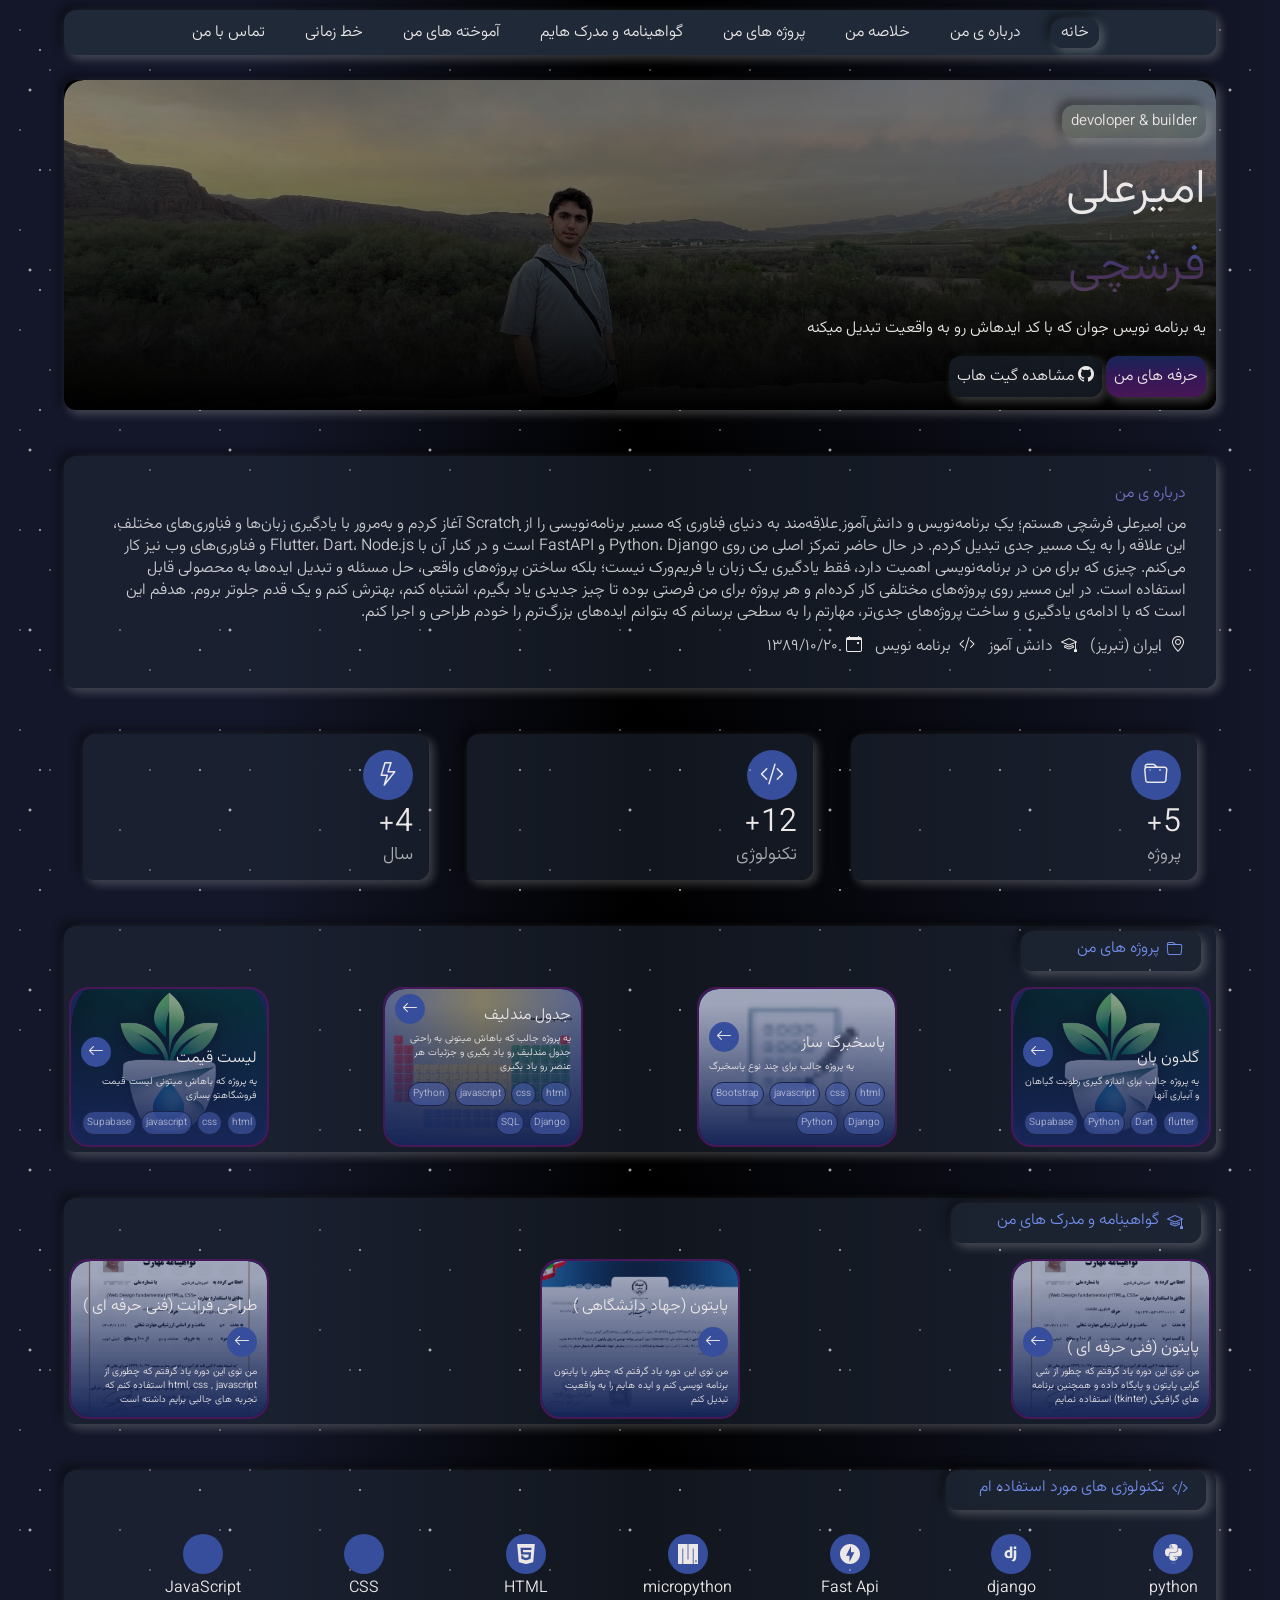
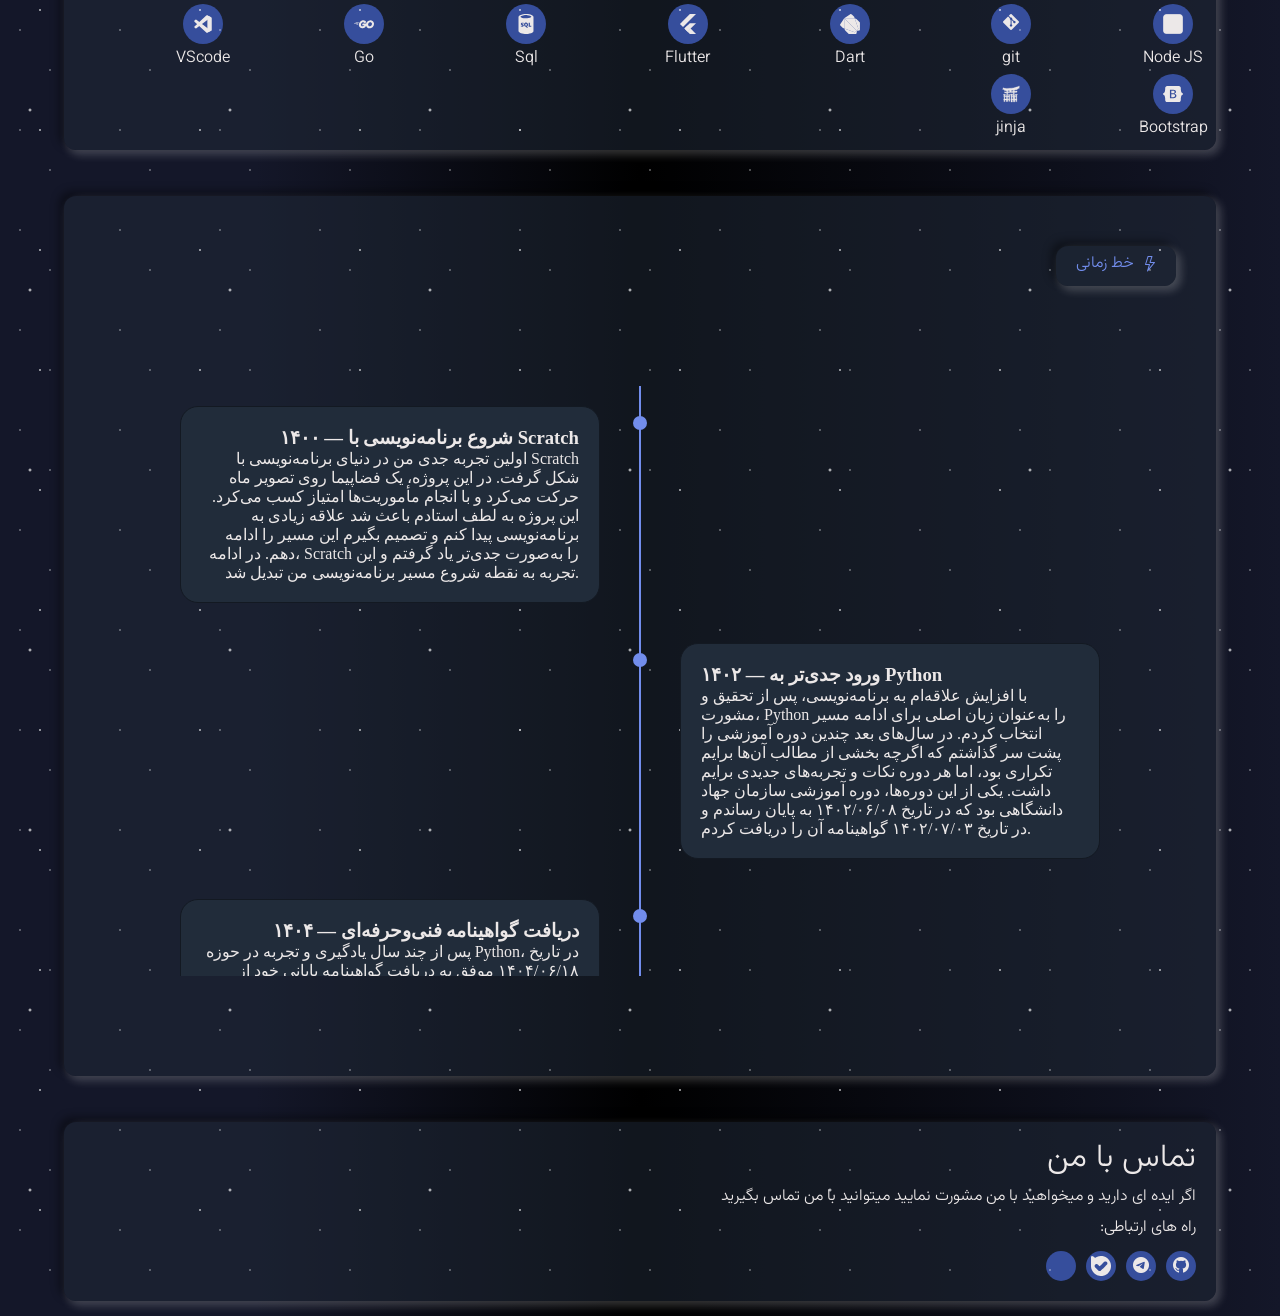
==== commit 4d905a0e: "update" ====
--- a/index.html
+++ b/index.html
@@ -219,20 +219,20 @@
                 <p>من توی این دوره یاد گرفتم که چطور از شی گرایی پایتون و پایگاه داده و همچنین برنامه های گرافیکی
                     (tkinter) استفاده نمایم</p>
             </div>
+            <div class="shadow project" style="--image: url('assest/pictures/license-3.png')">
+                <div class="row">
+                    <h3>پایتون (جهاد دانشگاهی )</h3>
+                    <a href="assest/pictures/license-3.png" class="icon">
+                        <i class="bi bi-arrow-left"></i>
+                    </a>
+                </div>
+
+                <p>من توی این دوره یاد گرفتم که چطور با پایتون برنامه نویسی کنم و ایده هایم را به واقعیت تبدیل کنم</p>
+            </div>
             <div class="shadow project" style="--image: url('assest/pictures/license-2.jpg')">
                 <div class="row">
-                    <h3>پایتون (جهاد دانشگاهی )</h3>
-                    <a href="assest/pictures/license-3.jpg" class="icon">
-                        <i class="bi bi-arrow-left"></i>
-                    </a>
-                </div>
-
-                <p>من توی این دوره یاد گرفتم که چطور با پایتون برنامه نویسی کنم و ایده هایم را به واقعیت تبدیل کنم</p>
-            </div>
-            <div class="shadow project" style="--image: url('assest/pictures/license-3.png')">
-                <div class="row">
                     <h3>طراحی فرانت (فنی حرفه ای )</h3>
-                    <a href="assest/pictures/license-3.png" class="icon">
+                    <a href="assest/pictures/license-2.jpg" class="icon">
                         <i class="bi bi-arrow-left"></i>
                     </a>
                 </div>
@@ -357,94 +357,6 @@
 
 
         <iframe src="timeline.html" class="timeline" frameborder="0"></iframe>
-        <!-- <div class="timeline">
-
-            <div class="timeline-item">
-                <div class="timeline-dot"></div>
-                <div class="timeline-content">
-                    <h3>۱۴۰۰ — شروع برنامه‌نویسی با Scratch</h3>
-                    <p>اولین تجربه جدی من در دنیای برنامه‌نویسی با Scratch شکل گرفت. در این پروژه، یک فضاپیما روی تصویر
-                        ماه
-                        حرکت می‌کرد و با انجام مأموریت‌ها امتیاز کسب می‌کرد. این پروژه به لطف استادم باعث شد علاقه زیادی
-                        به
-                        برنامه‌نویسی پیدا کنم و تصمیم بگیرم این مسیر را ادامه دهم. در ادامه، Scratch را به‌صورت جدی‌تر
-                        یاد
-                        گرفتم و این تجربه به نقطه شروع مسیر برنامه‌نویسی من تبدیل شد.</p>
-                </div>
-            </div>
-            <div class="timeline-item">
-                <div class="timeline-dot"></div>
-                <div class="timeline-content">
-                    <h3>۱۴۰۲ — ورود جدی‌تر به Python</h3>
-                    <p>با افزایش علاقه‌ام به برنامه‌نویسی، پس از تحقیق و مشورت، Python را به‌عنوان زبان اصلی برای ادامه
-                        مسیر انتخاب کردم. در سال‌های بعد چندین دوره آموزشی را پشت سر گذاشتم که اگرچه بخشی از مطالب آن‌ها
-                        برایم تکراری بود، اما هر دوره نکات و تجربه‌های جدیدی برایم داشت.
-
-                        یکی از این دوره‌ها، دوره آموزشی سازمان جهاد دانشگاهی بود که در تاریخ ۱۴۰۲/۰۶/۰۸ به پایان رساندم
-                        و در تاریخ ۱۴۰۲/۰۷/۰۳ گواهینامه آن را دریافت کردم.
-                    </p>
-                </div>
-            </div>
-            <div class="timeline-item">
-                <div class="timeline-dot"></div>
-                <div class="timeline-content">
-                    <h3>۱۴۰۴ — دریافت گواهینامه فنی‌وحرفه‌ای</h3>
-                    <p>پس از چند سال یادگیری و تجربه در حوزه Python، در تاریخ ۱۴۰۴/۰۶/۱۸ موفق به دریافت گواهینامه پایانی
-                        خود
-                        از سازمان آموزش فنی‌وحرفه‌ای شدم. این مرحله برای من نتیجه چند سال یادگیری و تلاش مستمر در مسیر
-                        برنامه‌نویسی بود.</p>
-                </div>
-            </div>
-            <div class="timeline-item">
-                <div class="timeline-dot"></div>
-                <div class="timeline-content">
-                    <h3>تابستان ۱۴۰۴ — ورود به دنیای Web و Django</h3>
-                    <p>با توجه به علاقه‌ام به توسعه وب، تصمیم گرفتم مسیر خود را در این حوزه ادامه دهم. تابستان ۱۴۰۴ را
-                        تقریباً به‌طور کامل به یادگیری Django، فریم‌ورک بک‌اند Python، اختصاص دادم.
-
-                        حاصل این دوره، ساخت اولین پروژه عملی جدی من با نام KaroChoob بود؛ یک وب‌سایت با محوریت فروش و
-                        معرفی محصولات چوبی. در کنار Django، مباحث پایگاه داده را نیز که پیش‌زمینه آن را از دوره‌های
-                        Python داشتم، به‌صورت عملی‌تر یاد گرفتم.
-
-                        در همین دوره، پروژه پاسخبرساز نیز شکل گرفت و توسعه آن تا اواخر سال ۱۴۰۴ ادامه پیدا کرد.</p>
-                </div>
-            </div>
-            <div class="timeline-item">
-                <div class="timeline-dot"></div>
-                <div class="timeline-content">
-                    <h3> پاییز ۱۴۰۴ — تکمیل مهارت‌های Front-End</h3>
-                    <p>را به‌صورت جدی یاد بگیرم. پاییز ۱۴۰۴ را به یادگیری و تمرین این فناوری‌ها اختصاص دادم و در کنار آن
-                        با Bootstrap نیز تا حد زیادی آشنا شدم.
-
-                        در همین مسیر، به لطف استادم با Git و GitHub نیز آشنا شدم و نحوه مدیریت و انتشار پروژه‌ها را یاد
-                        گرفتم.
-
-                        حاصل این دوره، ساخت پروژه‌هایی مانند لیست قیمت و جدول مندلیف بود.</p>
-                </div>
-            </div>
-            <div class="timeline-item">
-                <div class="timeline-dot"></div>
-                <div class="timeline-content">
-                    <h3>تابستان ۱۴۰۵ — توسعه Full-Stack و ورود به Mobile</h3>
-                    <p>
-                        در تابستان ۱۴۰۵ مسیر یادگیری من گسترده‌تر شد. برای توسعه پروژه VisitUp که همراه دوستم «ائلـمان»
-                        روی آن کار می‌کردیم، FastAPI را یاد گرفتم و از آن برای توسعه بخش بک‌اند پروژه استفاده کردم.
-
-                        در ادامه، به‌دلیل نیاز به شرکت در مسابقات ملی مهارت، یادگیری Node.js را نیز آغاز کردم.
-
-                        همچنین ایده پروژه Goldoonban شکل گرفت؛ یک پروژه ترکیبی نرم‌افزاری و سخت‌افزاری که برای بخش
-                        اپلیکیشن موبایل آن Flutter/Dart را انتخاب کردم و برای بخش سخت‌افزار، با توجه به پیش‌زمینه‌ای که
-                        در Python داشتم، از MicroPython استفاده کردم.
-
-                        این پروژه باعث شد تجربه من از توسعه نرم‌افزار فراتر از وب برود و با حوزه‌های Mobile، Backend و
-                        IoT نیز به‌صورت عملی درگیر شوم.</p>
-                </div>
-            </div>
-
-
-
-
-        </div> -->
     </section>
     <section class="liquid-glass-card" id="callme">
         <h1>تماس با من</h1>
--- a/timeline.css
+++ b/timeline.css
@@ -26,7 +26,7 @@
     bottom: 0;
     left: 50%;
     width: 2px;
-    background: #6fbf73;
+    background: #728dec;
     transform: translateX(-50%);
 }
 
@@ -51,7 +51,7 @@
     top: 30px;
     width: 14px;
     height: 14px;
-    background: #6fbf73;
+    background: #728dec;
     border-radius: 50%;
     z-index: 2;
 }
@@ -67,8 +67,8 @@
 .timeline-content {
     padding: 20px;
     border-radius: 18px;
-    background: #182319;
-    border: 1px solid #2a3a2a;
+    background: #212c3a;
+    border: 1px solid #131922;
 }
 
 
